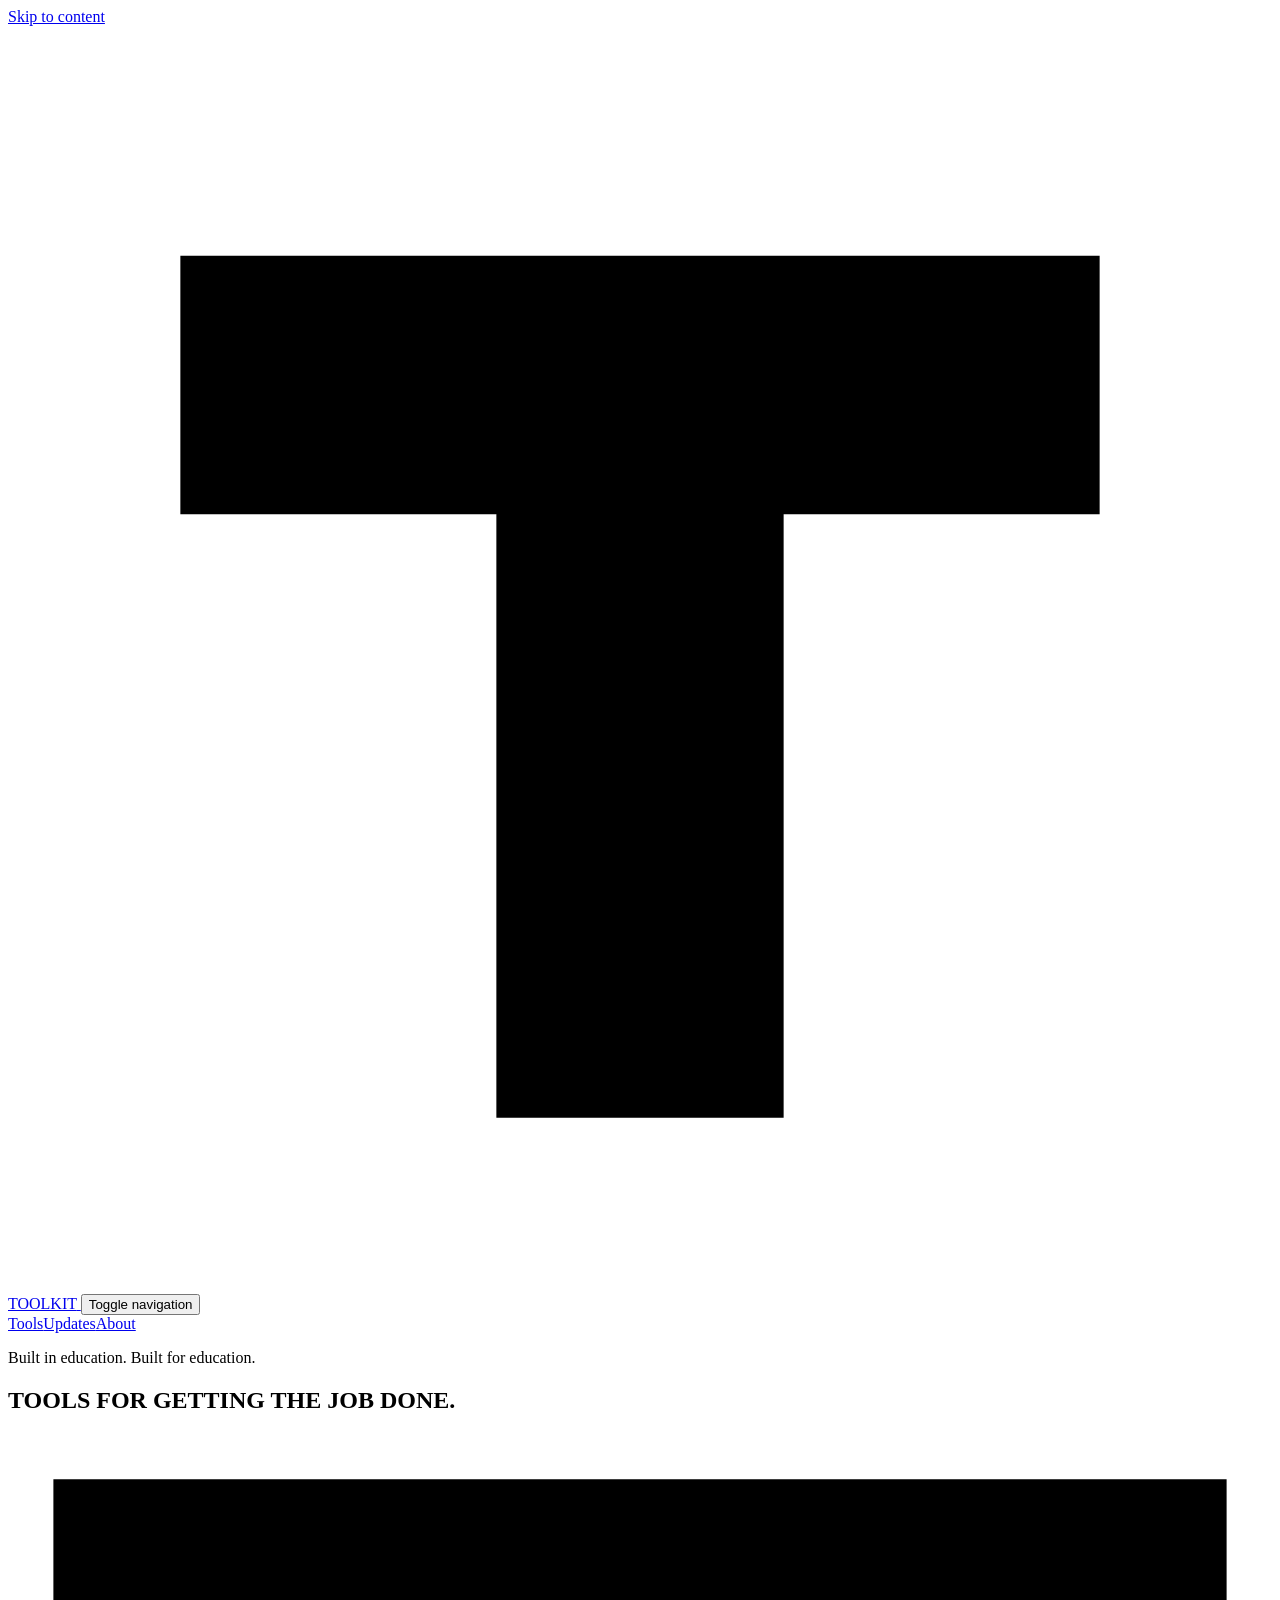
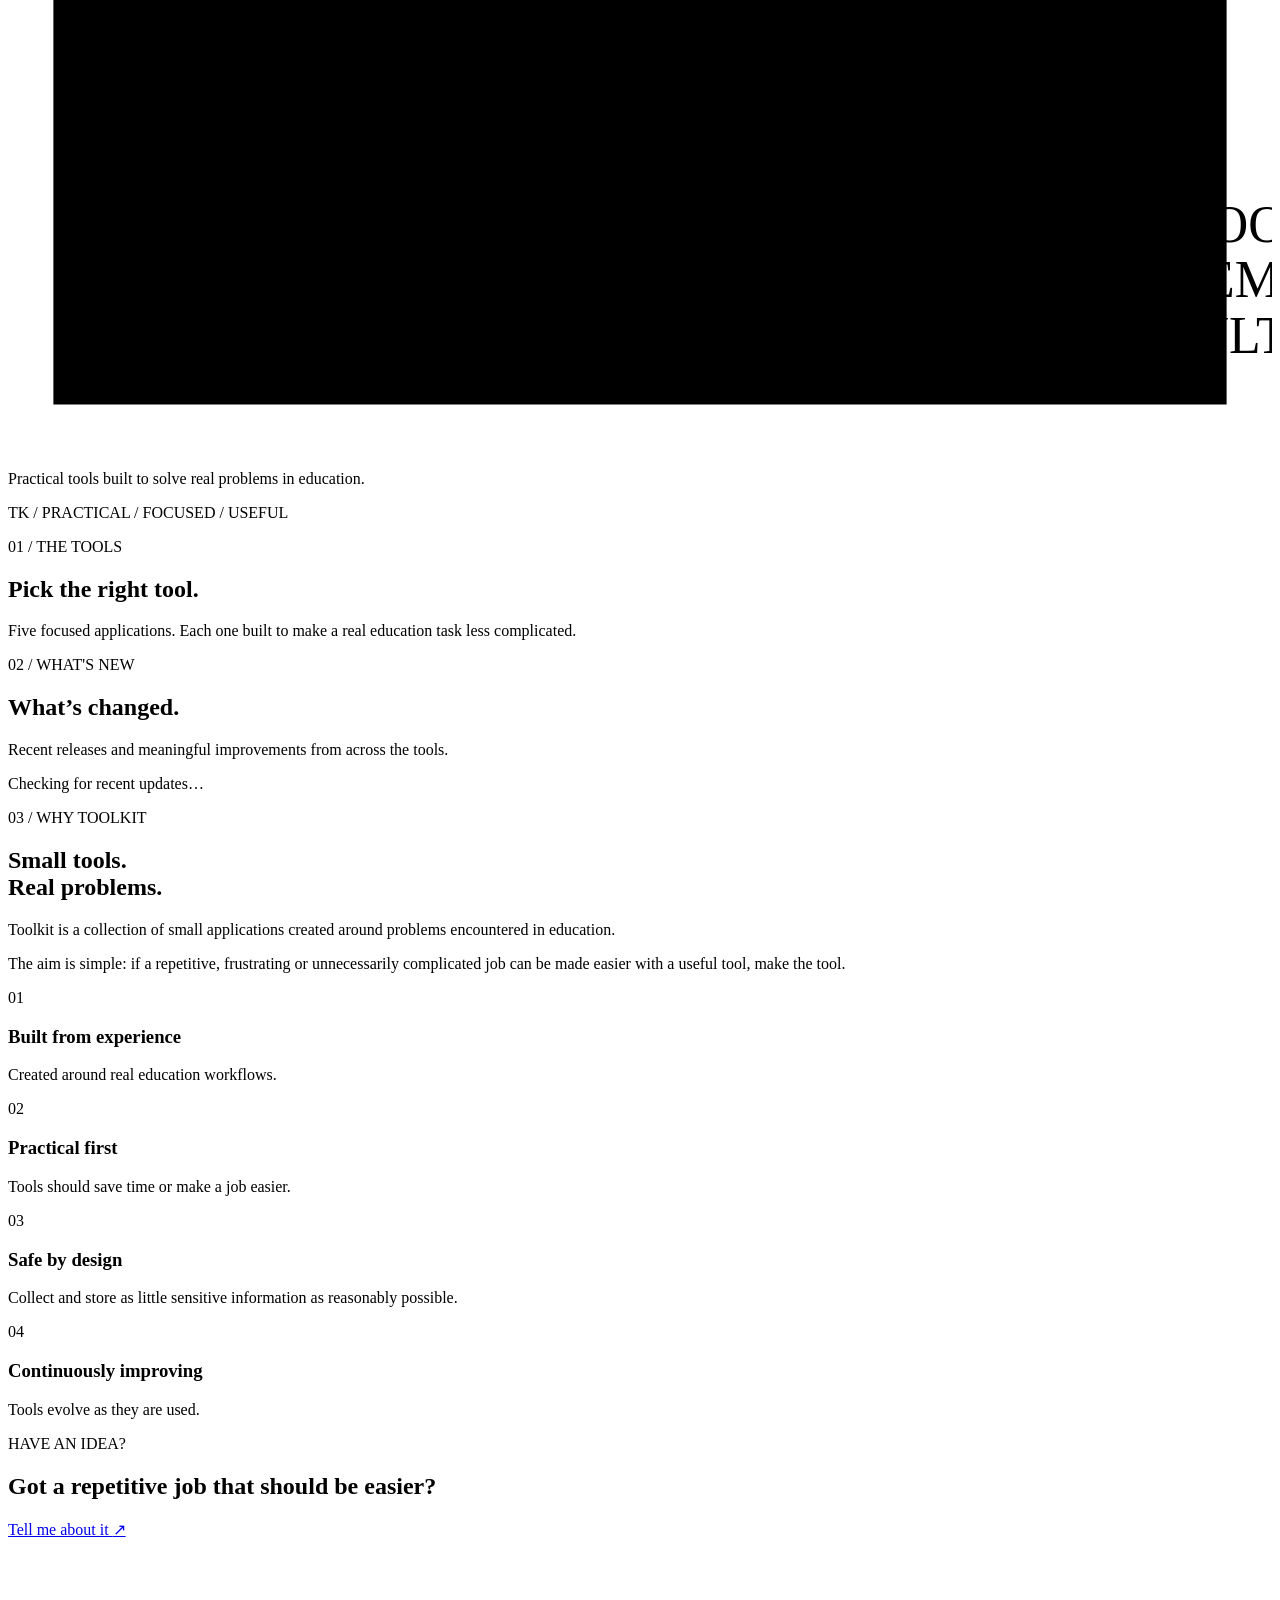
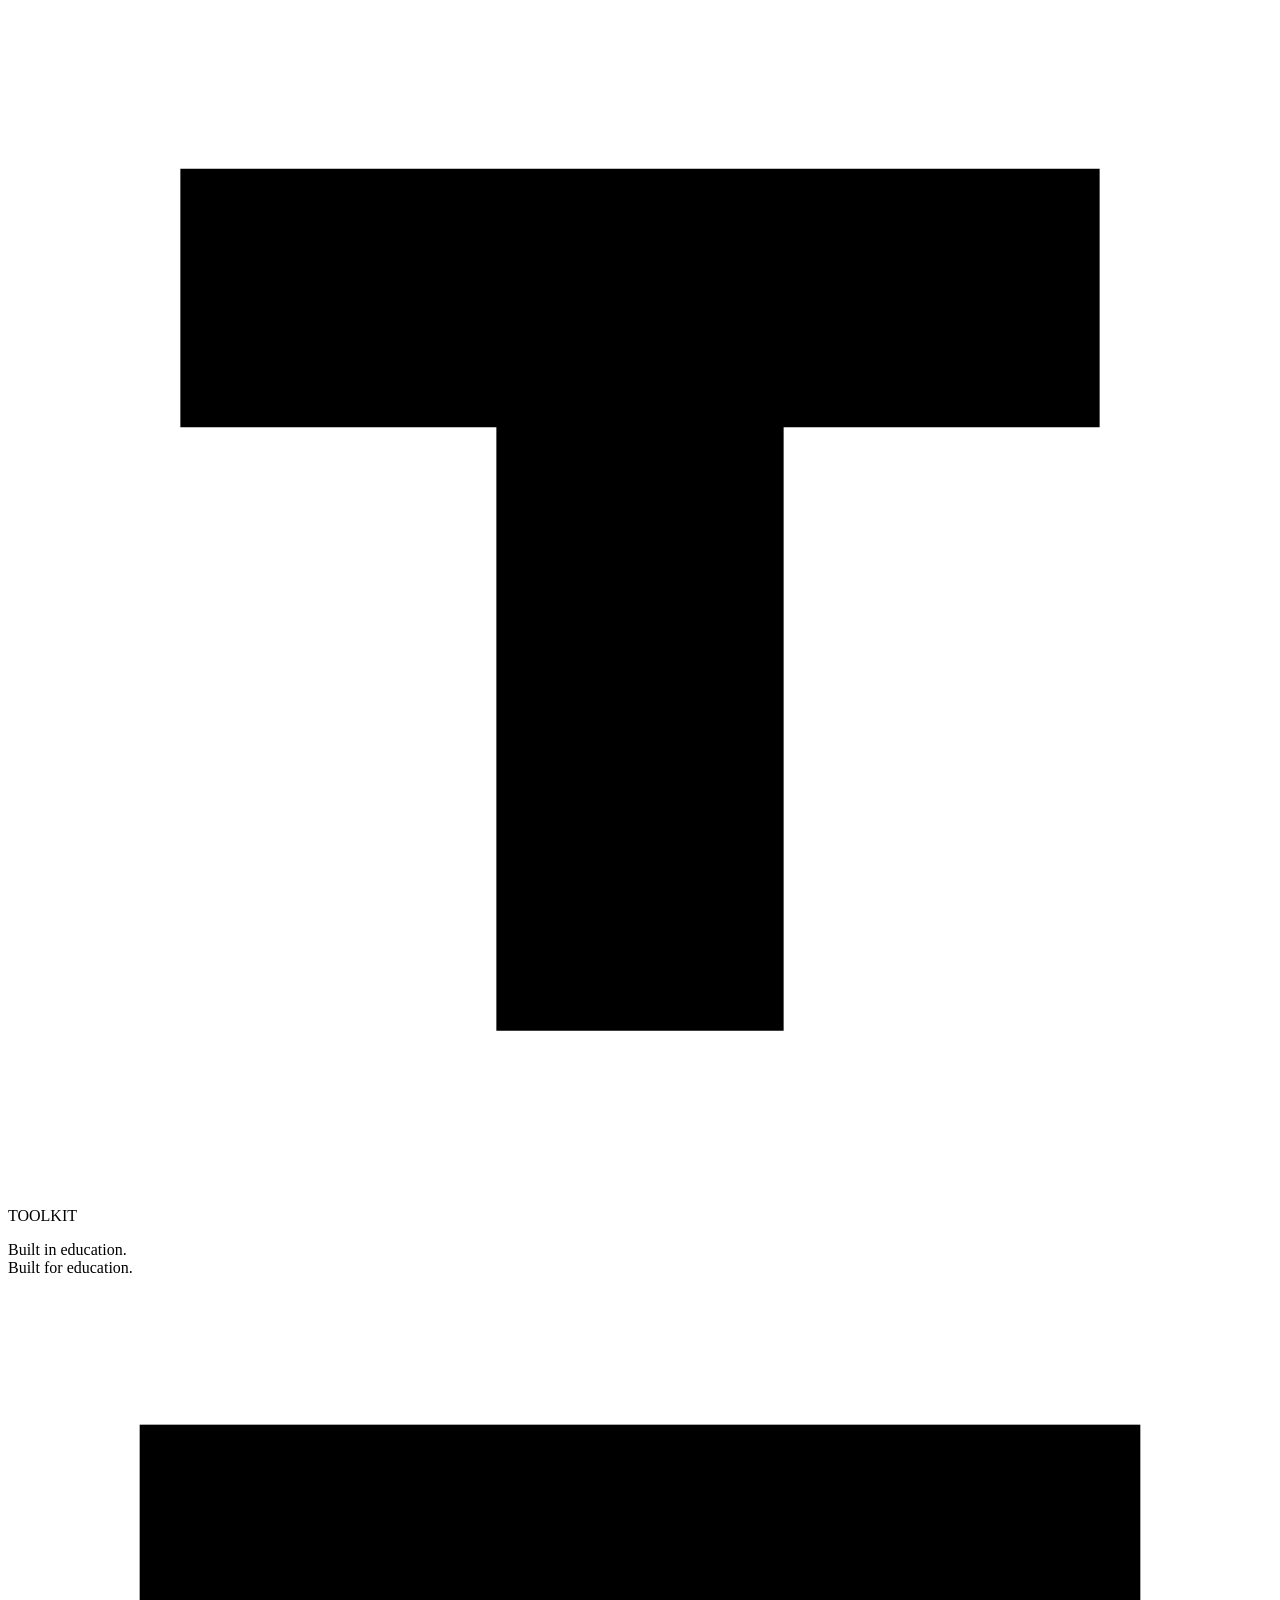
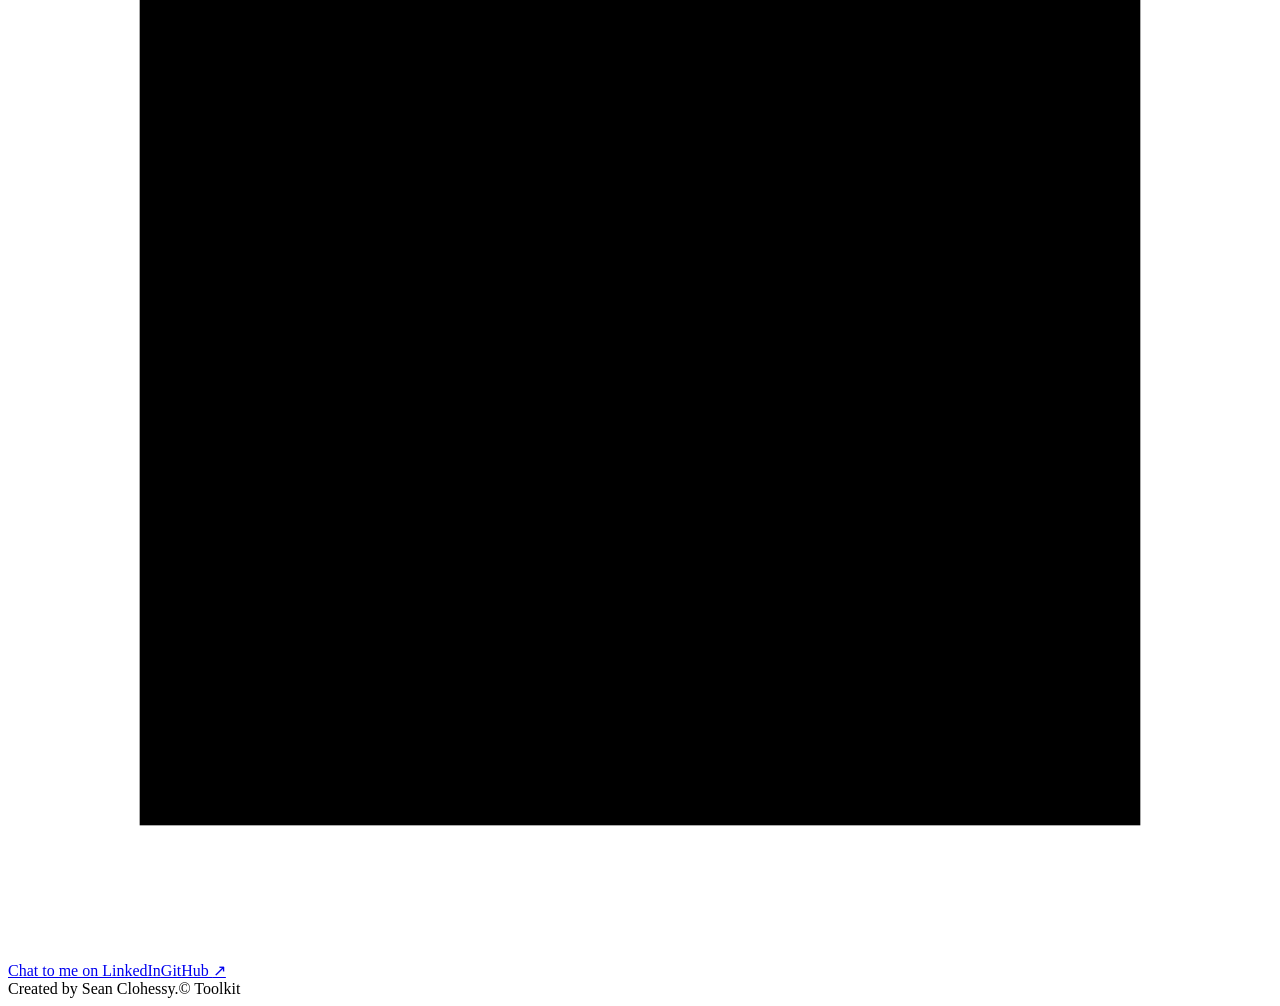
==== index.html @ e94ad313 "Add account-free Toolkit visits counter" ====
<!doctype html>
<html lang="en">
<head>
  <meta charset="utf-8">
  <meta name="viewport" content="width=device-width, initial-scale=1">
  <meta name="description" content="Toolkit: practical tools built to solve real problems in education.">
  <meta name="application-name" content="Toolkit">
  <meta name="theme-color" content="#07152e">
  <link rel="canonical" href="https://edutools.uk/">
  <meta property="og:type" content="website">
  <meta property="og:site_name" content="Toolkit">
  <meta property="og:title" content="Toolkit — Tools for getting the job done">
  <meta property="og:description" content="Practical tools built to solve real problems in education.">
  <meta property="og:url" content="https://edutools.uk/">
  <title>Toolkit — Tools for getting the job done</title>
  <link rel="icon" href="assets/favicon.svg?v=2" type="image/svg+xml">
  <link rel="stylesheet" href="assets/css/styles.css?v=6">
  <script src="assets/js/config.js?v=3" defer></script>
  <script src="assets/js/app.js?v=3" defer></script>
  <script src="assets/js/visits.js?v=1" defer></script>
</head>
<body>
  <a class="skip-link" href="#main">Skip to content</a>
  <header class="site-header" data-header>
    <div class="header-inner wrap">
      <a class="brand" href="#top" aria-label="Toolkit home">
        <svg class="brand-mark" viewBox="0 0 44 44" aria-hidden="true"><path d="M6 8h32v9H27v21H17V17H6Z"/></svg>
        <span>TOOLKIT</span>
      </a>
      <button class="menu-button" type="button" aria-expanded="false" aria-controls="site-nav" data-menu-button>
        <span class="sr-only">Toggle navigation</span><span></span><span></span>
      </button>
      <nav id="site-nav" class="site-nav" aria-label="Main navigation" data-nav>
        <a href="#tools">Tools</a><a href="#updates">Updates</a><a href="#about">About</a>
      </nav>
    </div>
  </header>

  <main id="main">
    <section class="hero" id="top">
      <div class="hero-grid wrap">
        <div class="hero-copy">
          <p class="eyebrow">Built in education. Built for education.</p>
          <h1>TOOLS FOR GETTING THE <span>JOB DONE.</span></h1>
          <div class="hero-support">
            <svg class="hero-modules" viewBox="0 0 390 190" aria-hidden="true">
              <path class="module-guide" d="M14 14h362v162H14zM75 14v162M195 14v162M315 14v162M14 95h362"/>
              <g class="module module-pink" transform="translate(38 28)"><rect width="66" height="66"/><circle cx="33" cy="33" r="14"/><circle cx="33" cy="33" r="5"/><path d="M33 12v8M33 46v8M12 33h8M46 33h8"/></g>
              <g class="module module-cyan" transform="translate(132 28)"><rect width="66" height="66"/><path d="M17 49V17M17 49h34M23 42l9-10 7 5 11-14M43 23h7v7"/></g>
              <g class="module module-purple" transform="translate(226 28)"><rect width="66" height="66"/><circle cx="19" cy="33" r="4"/><circle cx="47" cy="20" r="4"/><circle cx="47" cy="46" r="4"/><path d="m23 31 20-9M23 35l20 9"/></g>
              <g class="module module-green" transform="translate(85 108)"><rect width="66" height="66"/><circle cx="33" cy="26" r="8"/><path d="M19 51c1-10 6-15 14-15s13 5 14 15"/></g>
              <g class="module module-orange" transform="translate(179 108)"><rect width="66" height="66"/><path d="M19 13h22l7 7v33H19zM41 13v9h7M26 31h15M26 39h15"/></g>
              <text x="272" y="126">DIFFERENT TOOLS.</text><text x="272" y="143">REAL PROBLEMS.</text><text x="272" y="160">USEFUL RESULTS.</text>
            </svg>
            <p class="hero-intro">Practical tools built to solve real problems in education.</p>
          </div>
        </div>
        <p class="hero-stamp" aria-hidden="true">TK / PRACTICAL / FOCUSED / USEFUL</p>
      </div>
    </section>

    <section class="tools-section section" id="tools" aria-labelledby="tools-title">
      <div class="wrap">
        <div class="section-heading">
          <div><p class="section-number">01 / THE TOOLS</p><h2 id="tools-title">Pick the right tool.</h2></div>
          <p>Five focused applications. Each one built to make a real education task less complicated.</p>
        </div>
        <div class="tool-grid" data-tool-grid></div>
      </div>
    </section>

    <section class="updates-section section" id="updates" aria-labelledby="updates-title">
      <div class="wrap updates-layout">
        <div class="updates-heading">
          <p class="section-number light">02 / WHAT'S NEW</p>
          <h2 id="updates-title">What’s changed.</h2>
          <p>Recent releases and meaningful improvements from across the tools.</p>
        </div>
        <div class="updates-list" data-updates aria-live="polite">
          <div class="updates-state">Checking for recent updates…</div>
        </div>
      </div>
    </section>

    <section class="about-section section" id="about" aria-labelledby="about-title">
      <div class="wrap">
        <div class="about-intro">
          <p class="section-number">03 / WHY TOOLKIT</p>
          <h2 id="about-title">Small tools.<br>Real problems.</h2>
          <div><p>Toolkit is a collection of small applications created around problems encountered in education.</p><p>The aim is simple: if a repetitive, frustrating or unnecessarily complicated job can be made easier with a useful tool, make the tool.</p></div>
        </div>
        <div class="principles">
          <article><span>01</span><h3>Built from experience</h3><p>Created around real education workflows.</p></article>
          <article><span>02</span><h3>Practical first</h3><p>Tools should save time or make a job easier.</p></article>
          <article><span>03</span><h3>Safe by design</h3><p>Collect and store as little sensitive information as reasonably possible.</p></article>
          <article><span>04</span><h3>Continuously improving</h3><p>Tools evolve as they are used.</p></article>
        </div>
      </div>
    </section>

    <aside class="idea-strip" aria-labelledby="idea-title">
      <div class="wrap idea-inner"><div><p class="section-number">HAVE AN IDEA?</p><h2 id="idea-title">Got a repetitive job that should be easier?</h2></div><a class="button" href="https://github.com/sean-p-clohessy" target="_blank" rel="noopener noreferrer">Tell me about it <span aria-hidden="true">↗</span></a></div>
    </aside>
  </main>

  <footer class="site-footer">
    <div class="wrap footer-main"><div class="footer-brand"><svg class="brand-mark" viewBox="0 0 44 44" aria-hidden="true"><path d="M6 8h32v9H27v21H17V17H6Z"/></svg><span>TOOLKIT</span></div><p>Built in education.<br>Built for education.</p><div class="footer-links"><a class="linkedin-link" href="https://www.linkedin.com/in/sean-clohessy-39287765/" target="_blank" rel="noopener noreferrer"><svg viewBox="0 0 24 24" aria-hidden="true"><rect x="2.5" y="2.5" width="19" height="19"/><path d="M7 10v7M7 7v.1M11 17v-7M11 13.2c.8-2 5.5-2.4 5.5 1.5V17"/></svg><span>Chat to me on LinkedIn</span></a><a class="github-link" href="https://github.com/sean-p-clohessy" target="_blank" rel="noopener noreferrer">GitHub <span aria-hidden="true">↗</span></a></div></div>
    <div class="wrap footer-bottom"><span>Created by Sean Clohessy.</span><span data-visits hidden><a href="https://hits.sh/edutools.uk/" target="_blank" rel="noopener noreferrer" aria-label="View Toolkit visit totals on Hits (opens in a new tab)" title="Approximate visits since 25 September 2026. Repeat visits may count again."><img data-visits-badge alt="Toolkit total visits" height="20" referrerpolicy="no-referrer"></a></span><span>© <span data-year></span> Toolkit</span></div>
  </footer>
</body>
</html>
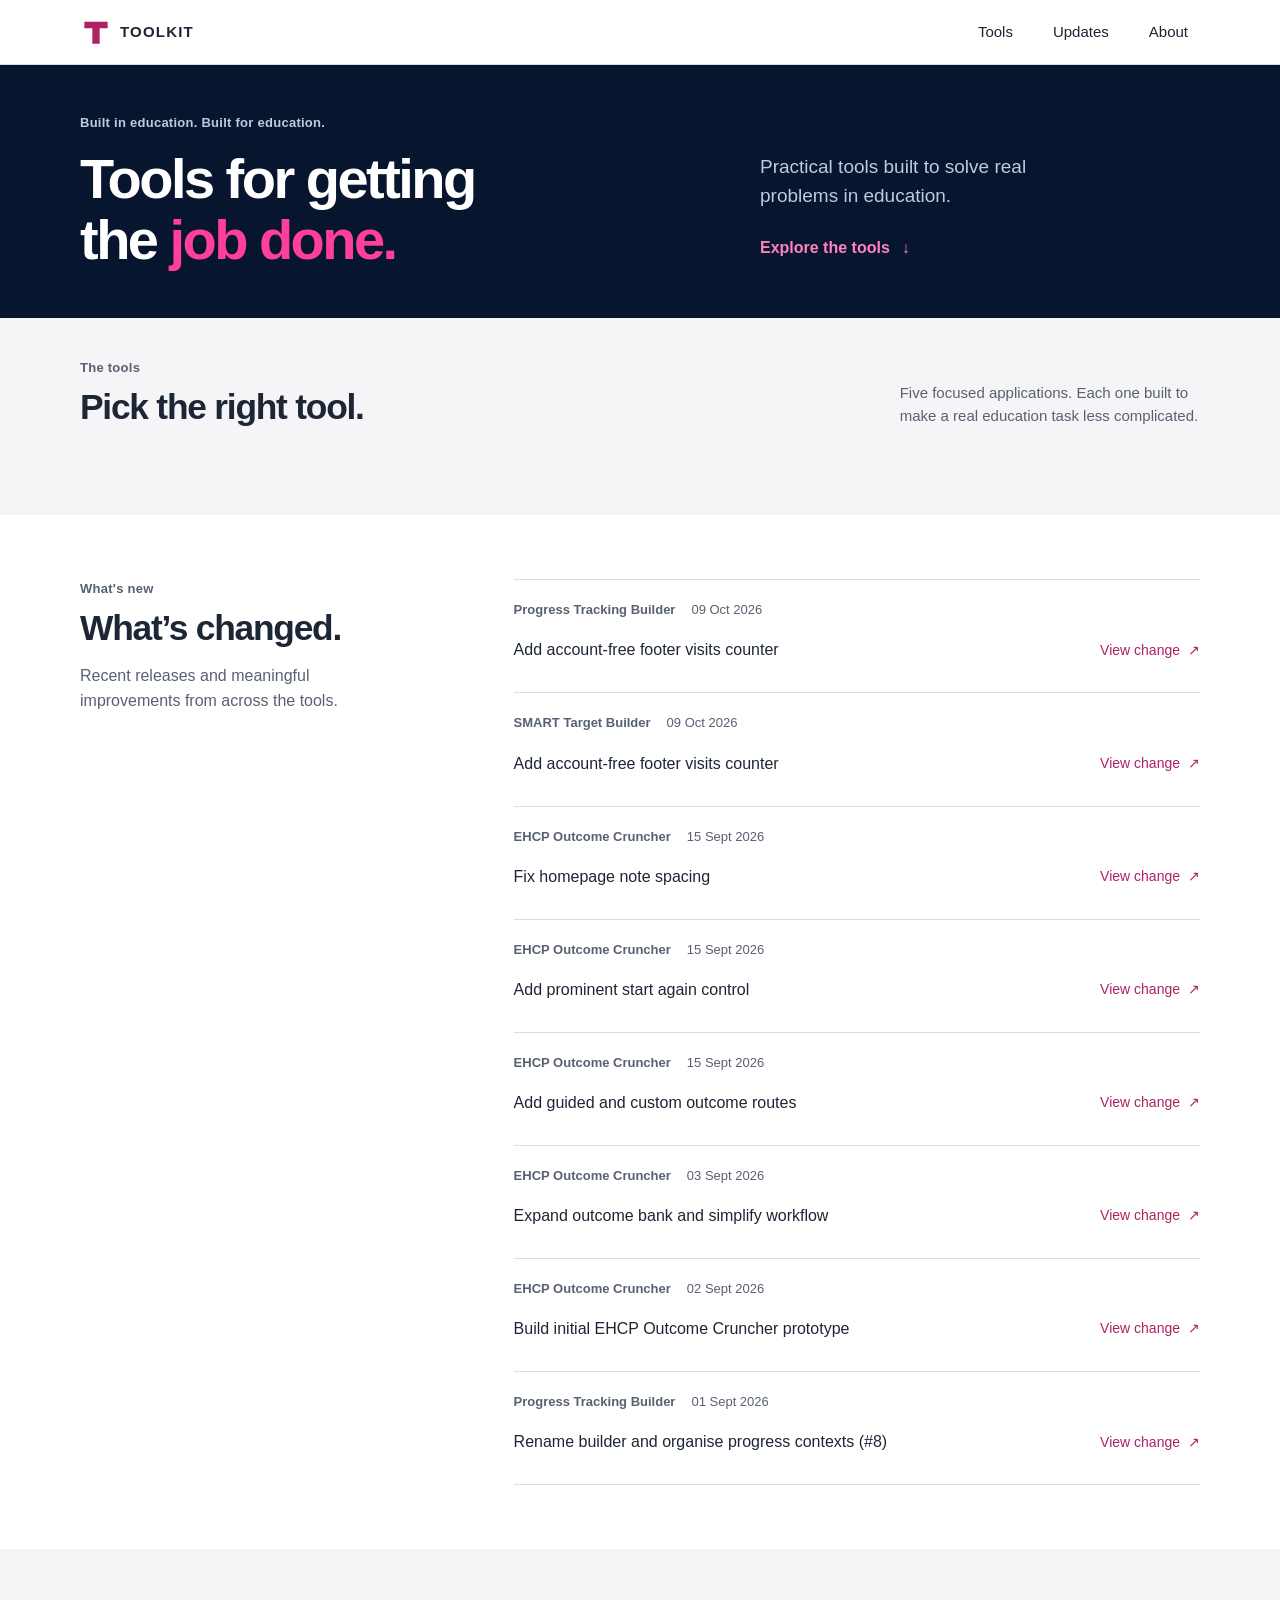
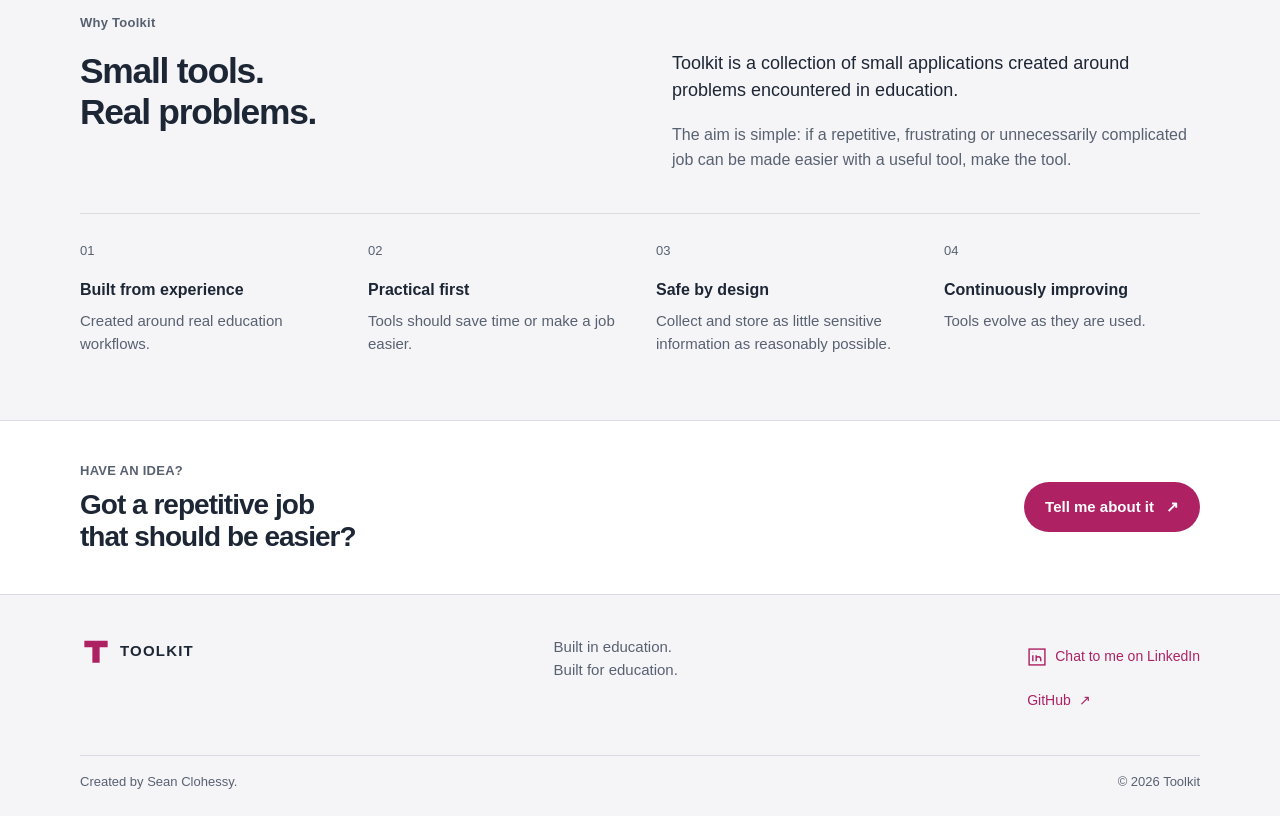
==== commit ad7296f3: "Refine Toolkit design with vibrant tool accents and accessible interactions" ====
--- a/index.html
+++ b/index.html
@@ -5,7 +5,8 @@
   <meta name="viewport" content="width=device-width, initial-scale=1">
   <meta name="description" content="Toolkit: practical tools built to solve real problems in education.">
   <meta name="application-name" content="Toolkit">
-  <meta name="theme-color" content="#07152e">
+  <meta name="theme-color" content="#ffffff" media="(prefers-color-scheme: light)">
+  <meta name="theme-color" content="#1e232c" media="(prefers-color-scheme: dark)">
   <link rel="canonical" href="https://edutools.uk/">
   <meta property="og:type" content="website">
   <meta property="og:site_name" content="Toolkit">
@@ -14,9 +15,9 @@
   <meta property="og:url" content="https://edutools.uk/">
   <title>Toolkit — Tools for getting the job done</title>
   <link rel="icon" href="assets/favicon.svg?v=2" type="image/svg+xml">
-  <link rel="stylesheet" href="assets/css/styles.css?v=6">
+  <link rel="stylesheet" href="assets/css/styles.css?v=8">
   <script src="assets/js/config.js?v=3" defer></script>
-  <script src="assets/js/app.js?v=3" defer></script>
+  <script src="assets/js/app.js?v=5" defer></script>
   <script src="assets/js/visits.js?v=1" defer></script>
 </head>
 <body>
@@ -41,28 +42,19 @@
       <div class="hero-grid wrap">
         <div class="hero-copy">
           <p class="eyebrow">Built in education. Built for education.</p>
-          <h1>TOOLS FOR GETTING THE <span>JOB DONE.</span></h1>
+          <h1>Tools for getting<br>the <span>job done.</span></h1>
           <div class="hero-support">
-            <svg class="hero-modules" viewBox="0 0 390 190" aria-hidden="true">
-              <path class="module-guide" d="M14 14h362v162H14zM75 14v162M195 14v162M315 14v162M14 95h362"/>
-              <g class="module module-pink" transform="translate(38 28)"><rect width="66" height="66"/><circle cx="33" cy="33" r="14"/><circle cx="33" cy="33" r="5"/><path d="M33 12v8M33 46v8M12 33h8M46 33h8"/></g>
-              <g class="module module-cyan" transform="translate(132 28)"><rect width="66" height="66"/><path d="M17 49V17M17 49h34M23 42l9-10 7 5 11-14M43 23h7v7"/></g>
-              <g class="module module-purple" transform="translate(226 28)"><rect width="66" height="66"/><circle cx="19" cy="33" r="4"/><circle cx="47" cy="20" r="4"/><circle cx="47" cy="46" r="4"/><path d="m23 31 20-9M23 35l20 9"/></g>
-              <g class="module module-green" transform="translate(85 108)"><rect width="66" height="66"/><circle cx="33" cy="26" r="8"/><path d="M19 51c1-10 6-15 14-15s13 5 14 15"/></g>
-              <g class="module module-orange" transform="translate(179 108)"><rect width="66" height="66"/><path d="M19 13h22l7 7v33H19zM41 13v9h7M26 31h15M26 39h15"/></g>
-              <text x="272" y="126">DIFFERENT TOOLS.</text><text x="272" y="143">REAL PROBLEMS.</text><text x="272" y="160">USEFUL RESULTS.</text>
-            </svg>
             <p class="hero-intro">Practical tools built to solve real problems in education.</p>
+            <a class="hero-link" href="#tools">Explore the tools <span aria-hidden="true">↓</span></a>
           </div>
         </div>
-        <p class="hero-stamp" aria-hidden="true">TK / PRACTICAL / FOCUSED / USEFUL</p>
       </div>
     </section>
 
     <section class="tools-section section" id="tools" aria-labelledby="tools-title">
       <div class="wrap">
         <div class="section-heading">
-          <div><p class="section-number">01 / THE TOOLS</p><h2 id="tools-title">Pick the right tool.</h2></div>
+          <div><p class="section-number">The tools</p><h2 id="tools-title">Pick the right tool.</h2></div>
           <p>Five focused applications. Each one built to make a real education task less complicated.</p>
         </div>
         <div class="tool-grid" data-tool-grid></div>
@@ -72,7 +64,7 @@
     <section class="updates-section section" id="updates" aria-labelledby="updates-title">
       <div class="wrap updates-layout">
         <div class="updates-heading">
-          <p class="section-number light">02 / WHAT'S NEW</p>
+          <p class="section-number">What's new</p>
           <h2 id="updates-title">What’s changed.</h2>
           <p>Recent releases and meaningful improvements from across the tools.</p>
         </div>
@@ -85,7 +77,7 @@
     <section class="about-section section" id="about" aria-labelledby="about-title">
       <div class="wrap">
         <div class="about-intro">
-          <p class="section-number">03 / WHY TOOLKIT</p>
+          <p class="section-number">Why Toolkit</p>
           <h2 id="about-title">Small tools.<br>Real problems.</h2>
           <div><p>Toolkit is a collection of small applications created around problems encountered in education.</p><p>The aim is simple: if a repetitive, frustrating or unnecessarily complicated job can be made easier with a useful tool, make the tool.</p></div>
         </div>
--- a/assets/css/styles.css
+++ b/assets/css/styles.css
@@ -0,0 +1,157 @@
+/* Toolkit: a quiet, task-first directory. System fonts need no network request. */
+:root {
+  color-scheme: light;
+  --background: #f5f5f7;
+  --surface: #ffffff;
+  --text: #1d2635;
+  --secondary: #586171;
+  --accent: #ae2264;
+  --accent-soft: #f9edf3;
+  --border: #d9dde3;
+  --hover-border: #9199a6;
+  --wrap: min(1120px, calc(100% - 48px));
+}
+* { box-sizing: border-box; }
+html { scroll-behavior: smooth; scroll-padding-top: 88px; }
+body { margin: 0; background: var(--background); color: var(--text); font-family: -apple-system, BlinkMacSystemFont, "Segoe UI", sans-serif; font-size: 1rem; line-height: 1.55; }
+a { color: inherit; }
+button { font: inherit; }
+[hidden] { display: none !important; }
+.wrap { width: var(--wrap); margin-inline: auto; }
+.sr-only { position: absolute; width: 1px; height: 1px; padding: 0; margin: -1px; overflow: hidden; clip: rect(0,0,0,0); white-space: nowrap; border: 0; }
+.skip-link { position: fixed; z-index: 100; top: 8px; left: 16px; padding: 12px 16px; background: var(--surface); transform: translateY(-160%); border-radius: 8px; }
+.skip-link:focus { transform: none; }
+:focus-visible { outline: 3px solid var(--accent); outline-offset: 5px; }
+h1, h2, h3, p { margin-top: 0; }
+h1, h2, h3 { text-wrap: balance; }
+
+/* Opaque navigation keeps contrast predictable without transparency effects. */
+.site-header { position: sticky; top: 0; z-index: 10; background: var(--surface); border-bottom: 1px solid var(--border); }
+.header-inner { min-height: 64px; display: flex; align-items: center; justify-content: space-between; gap: 24px; }
+.brand, .footer-brand { display: inline-flex; align-items: center; gap: 8px; font-size: .9375rem; font-weight: 750; letter-spacing: .08em; text-decoration: none; }
+.brand { min-height: 44px; }
+.brand-mark { width: 32px; height: 32px; fill: var(--accent); flex-shrink: 0; }
+.site-nav { display: flex; gap: 16px; }
+.site-nav a { display: inline-flex; align-items: center; justify-content: center; min-width: 44px; min-height: 44px; padding: 8px 12px; font-size: .9375rem; text-decoration: none; border-radius: 8px; }
+.site-nav a:hover { background: var(--background); color: var(--accent); }
+.menu-button { display: none; min-width: 44px; min-height: 44px; padding: 10px; color: var(--text); background: transparent; border: 1px solid var(--border); border-radius: 8px; }
+.menu-button span:not(.sr-only) { display: block; height: 2px; background: currentColor; margin: 5px 0; }
+
+.hero { background: #07152e; color: #ffffff; }
+.hero .eyebrow, .hero .hero-intro { color: #bdcbe0; }
+.hero .hero-link { color: #ff83bd; }
+.hero :focus-visible { outline-color: #ff83bd; }
+.hero-grid { padding-block: 48px; }
+.hero-copy { display: grid; grid-template-columns: minmax(0, 1.4fr) minmax(0, 1fr); gap: 16px 64px; align-items: end; }
+.eyebrow, .section-number, .category { font-size: .8125rem; font-weight: 600; letter-spacing: .02em; color: var(--secondary); }
+.eyebrow { grid-column: 1 / -1; margin-bottom: 0; }
+.hero h1 { font-size: clamp(2.25rem, 1.5rem + 2.5vw, 3.5rem); line-height: 1.08; letter-spacing: -.045em; font-weight: 700; margin-bottom: 0; }
+.hero h1 span { color: #ff3f9a; }
+.hero-intro { font-size: 1.1875rem; line-height: 1.5; max-width: 32ch; margin-bottom: 16px; color: var(--secondary); }
+.hero-link { display: inline-flex; align-items: center; gap: 12px; min-height: 44px; color: var(--accent); font-weight: 600; text-decoration: none; }
+.hero-link:hover { text-decoration: underline; text-underline-offset: 4px; }
+.section { padding-block: 64px; }
+.tools-section { padding-top: 40px; }
+.section-heading { display: flex; justify-content: space-between; align-items: end; gap: 32px; margin-bottom: 24px; }
+.section-number { margin-bottom: 8px; }
+h2 { font-size: clamp(1.75rem, 1.25rem + 1.2vw, 2.5rem); line-height: 1.16; letter-spacing: -.035em; font-weight: 650; margin-bottom: 0; }
+.section-heading > p { color: var(--secondary); max-width: 36ch; margin: 0; font-size: .9375rem; }
+.tool-grid { display: grid; grid-template-columns: repeat(6, minmax(0, 1fr)); gap: 16px; }
+.tool-card { grid-column: span 2; display: flex; flex-direction: column; gap: 20px; min-width: 0; padding: 24px; background: var(--surface); border: 1px solid var(--border); border-radius: 20px; text-decoration: none; transition: border-color .18s, background-color .18s; }
+.tool-card:nth-child(4), .tool-card:nth-child(5) { grid-column: span 3; }
+/* Tool colours identify the applications; copy keeps its high-contrast neutral tone. */
+.tool-card {
+  --tool-accent: #ff3f9a;
+  background: color-mix(in srgb, var(--tool-accent) 6%, var(--surface));
+  box-shadow: inset 0 4px 0 var(--tool-accent);
+}
+.card-top { display: flex; align-items: center; justify-content: space-between; }
+.tool-icon { display: grid; place-items: center; width: 44px; height: 44px; border-radius: 12px; background: var(--tool-accent); color: #07152e; }
+.tool-icon svg { width: 28px; height: 28px; fill: none; stroke: currentColor; stroke-width: 2; stroke-linecap: round; stroke-linejoin: round; }
+.card-index { color: var(--secondary); font-size: .8125rem; font-variant-numeric: tabular-nums; }
+.category { margin-bottom: 8px; text-transform: none; }
+.tool-card h3 { font-size: 1.3125rem; letter-spacing: -.025em; line-height: 1.25; margin-bottom: 12px; font-weight: 650; text-wrap: initial; }
+.card-copy > p:last-child { color: var(--secondary); margin-bottom: 0; font-size: .9375rem; max-width: 52ch; }
+.card-footer { display: flex; flex-wrap: wrap; align-items: center; justify-content: space-between; gap: 12px; margin-top: auto; padding-top: 4px; }
+.tags { display: flex; flex-wrap: wrap; gap: 8px; }
+.tags span { color: var(--secondary); font-size: .75rem; font-weight: 600; }
+.card-cta { color: var(--accent); font-size: .9375rem; font-weight: 600; }
+.tool-card:hover { border-color: var(--tool-accent); background: color-mix(in srgb, var(--tool-accent) 11%, var(--surface)); }
+.tool-card:hover .card-cta { text-decoration: underline; text-underline-offset: 4px; }
+.tool-card:active { background: color-mix(in srgb, var(--tool-accent) 16%, var(--surface)); }
+
+.updates-section { background: var(--surface); }
+.updates-layout { display: grid; grid-template-columns: minmax(0, .7fr) minmax(0, 1.3fr); gap: 64px; }
+.updates-heading > p:last-child { color: var(--secondary); margin-block: 16px 0; max-width: 34ch; }
+.updates-list { min-width: 0; border-top: 1px solid var(--border); }
+.update-item { padding-block: 20px; border-bottom: 1px solid var(--border); display: grid; grid-template-columns: minmax(0, 1fr) auto; gap: 8px 24px; align-items: center; }
+.update-item > div { grid-column: 1 / -1; display: flex; flex-wrap: wrap; gap: 8px 16px; font-size: .8125rem; color: var(--secondary); }
+.update-tool { font-weight: 600; }
+.update-item h3 { font-size: 1rem; font-weight: 500; line-height: 1.5; margin: 0; text-wrap: initial; overflow-wrap: anywhere; }
+.update-item a { display: inline-flex; align-items: center; gap: 8px; min-height: 44px; color: var(--accent); font-size: .875rem; text-decoration: none; }
+.update-item a:hover { text-decoration: underline; text-underline-offset: 4px; }
+.updates-state { min-height: 176px; display: flex; flex-direction: column; align-items: flex-start; justify-content: center; gap: 8px; color: var(--secondary); padding-block: 24px; }
+.updates-state strong { font-size: 1.25rem; color: var(--text); }
+.retry-button { cursor: pointer; margin-top: 8px; }
+
+.about-intro { display: grid; grid-template-columns: 1fr 1fr; gap: 8px 64px; margin-bottom: 40px; }
+.about-intro > .section-number { grid-column: 1 / -1; }
+.about-intro > div p:first-child { font-size: 1.125rem; }
+.about-intro > div p:last-child { color: var(--secondary); margin-bottom: 0; }
+.principles { display: grid; grid-template-columns: repeat(4, minmax(0, 1fr)); gap: 32px; border-top: 1px solid var(--border); padding-top: 24px; }
+.principles span { font-size: .8125rem; color: var(--secondary); }
+.principles h3 { font-size: 1rem; line-height: 1.4; margin-block: 16px 8px; text-wrap: initial; }
+.principles p { font-size: .9375rem; color: var(--secondary); margin-bottom: 0; }
+.idea-strip { padding-block: 40px; background: var(--surface); border-block: 1px solid var(--border); }
+.idea-inner { display: flex; align-items: center; justify-content: space-between; gap: 32px; }
+.idea-inner h2 { max-width: 28ch; font-size: 1.75rem; }
+.button { display: inline-flex; justify-content: center; align-items: center; gap: 12px; padding: 12px 20px; min-height: 44px; background: var(--accent); color: #fff; border: 1px solid transparent; border-radius: 999px; font-size: .9375rem; font-weight: 600; text-decoration: none; }
+.button:hover { text-decoration: underline; text-underline-offset: 4px; }
+.site-footer { padding-block: 40px 24px; }
+.footer-main { display: grid; grid-template-columns: 1fr 1fr auto; gap: 32px; align-items: start; padding-bottom: 32px; }
+.footer-main p { color: var(--secondary); font-size: .9375rem; margin: 0; }
+.footer-links { display: flex; flex-direction: column; align-items: flex-start; }
+.footer-links a { display: inline-flex; align-items: center; gap: 8px; min-height: 44px; color: var(--accent); font-size: .875rem; text-decoration: none; }
+.footer-links a:hover { text-decoration: underline; text-underline-offset: 4px; }
+.linkedin-link svg { width: 20px; height: 20px; fill: none; stroke: currentColor; stroke-width: 1.7; }
+.footer-bottom { display: flex; flex-wrap: wrap; justify-content: space-between; align-items: center; gap: 8px 24px; padding-top: 16px; border-top: 1px solid var(--border); font-size: .8125rem; color: var(--secondary); }
+[data-visits] a { min-height: 44px; display: inline-flex; align-items: center; }
+
+@media (max-width: 900px) {
+  .hero-copy { gap: 16px 32px; }
+  .tool-card { grid-column: span 3; }
+  .tool-card:nth-child(5) { grid-column: span 6; }
+  .updates-layout { grid-template-columns: 1fr; gap: 32px; }
+  .principles { grid-template-columns: repeat(2, minmax(0, 1fr)); }
+  .footer-main { grid-template-columns: 1fr 1fr; }
+}
+@media (max-width: 640px) {
+  :root { --wrap: calc(100% - 32px); }
+  .header-inner { flex-wrap: wrap; gap: 0; padding-block: 8px; }
+  .menu-button { display: block; }
+  .site-nav { display: none; flex-basis: 100%; padding-top: 8px; gap: 8px; }
+  .site-nav.is-open { display: flex; }
+  .site-nav a { flex: 1; }
+  .hero-grid { padding-block: 32px; }
+  .hero-copy { grid-template-columns: 1fr; gap: 16px; }
+  .hero-intro { font-size: 1.0625rem; max-width: 36ch; margin-bottom: 4px; }
+  .section { padding-block: 40px; }
+  .section-heading { display: block; }
+  .section-heading > p { margin-top: 12px; }
+  .tool-grid { grid-template-columns: 1fr; gap: 12px; }
+  .tool-card, .tool-card:nth-child(4), .tool-card:nth-child(5) { grid-column: auto; padding: 20px; gap: 16px; }
+  .about-intro { grid-template-columns: 1fr; gap: 16px; margin-bottom: 32px; }
+  .principles { gap: 24px; }
+  .idea-inner { align-items: flex-start; flex-direction: column; gap: 24px; }
+  .footer-main { grid-template-columns: 1fr; gap: 20px; }
+  .update-item { grid-template-columns: 1fr; gap: 4px; }
+  .update-item a { justify-self: start; }
+}
+@media (max-width: 360px) { .principles { grid-template-columns: 1fr; } }
+@media (prefers-color-scheme: dark) {
+  :root { color-scheme: dark; --background: #14171d; --surface: #1e232c; --text: #f3f4f6; --secondary: #b6becb; --accent: #ff9dcb; --accent-soft: #382632; --border: #3a414e; --hover-border: #9ca5b5; }
+  .button { color: #24151e; }
+}
+@media (prefers-contrast: more) { :root { --secondary: var(--text); --border: var(--text); --hover-border: var(--accent); } }
+@media (forced-colors: active) { :focus-visible { outline-color: Highlight; } .button, .tool-card, .tool-icon { border: 1px solid ButtonText; } }
+@media (prefers-reduced-motion: reduce) { html { scroll-behavior: auto; } *, *::before, *::after { transition: none !important; animation: none !important; } }
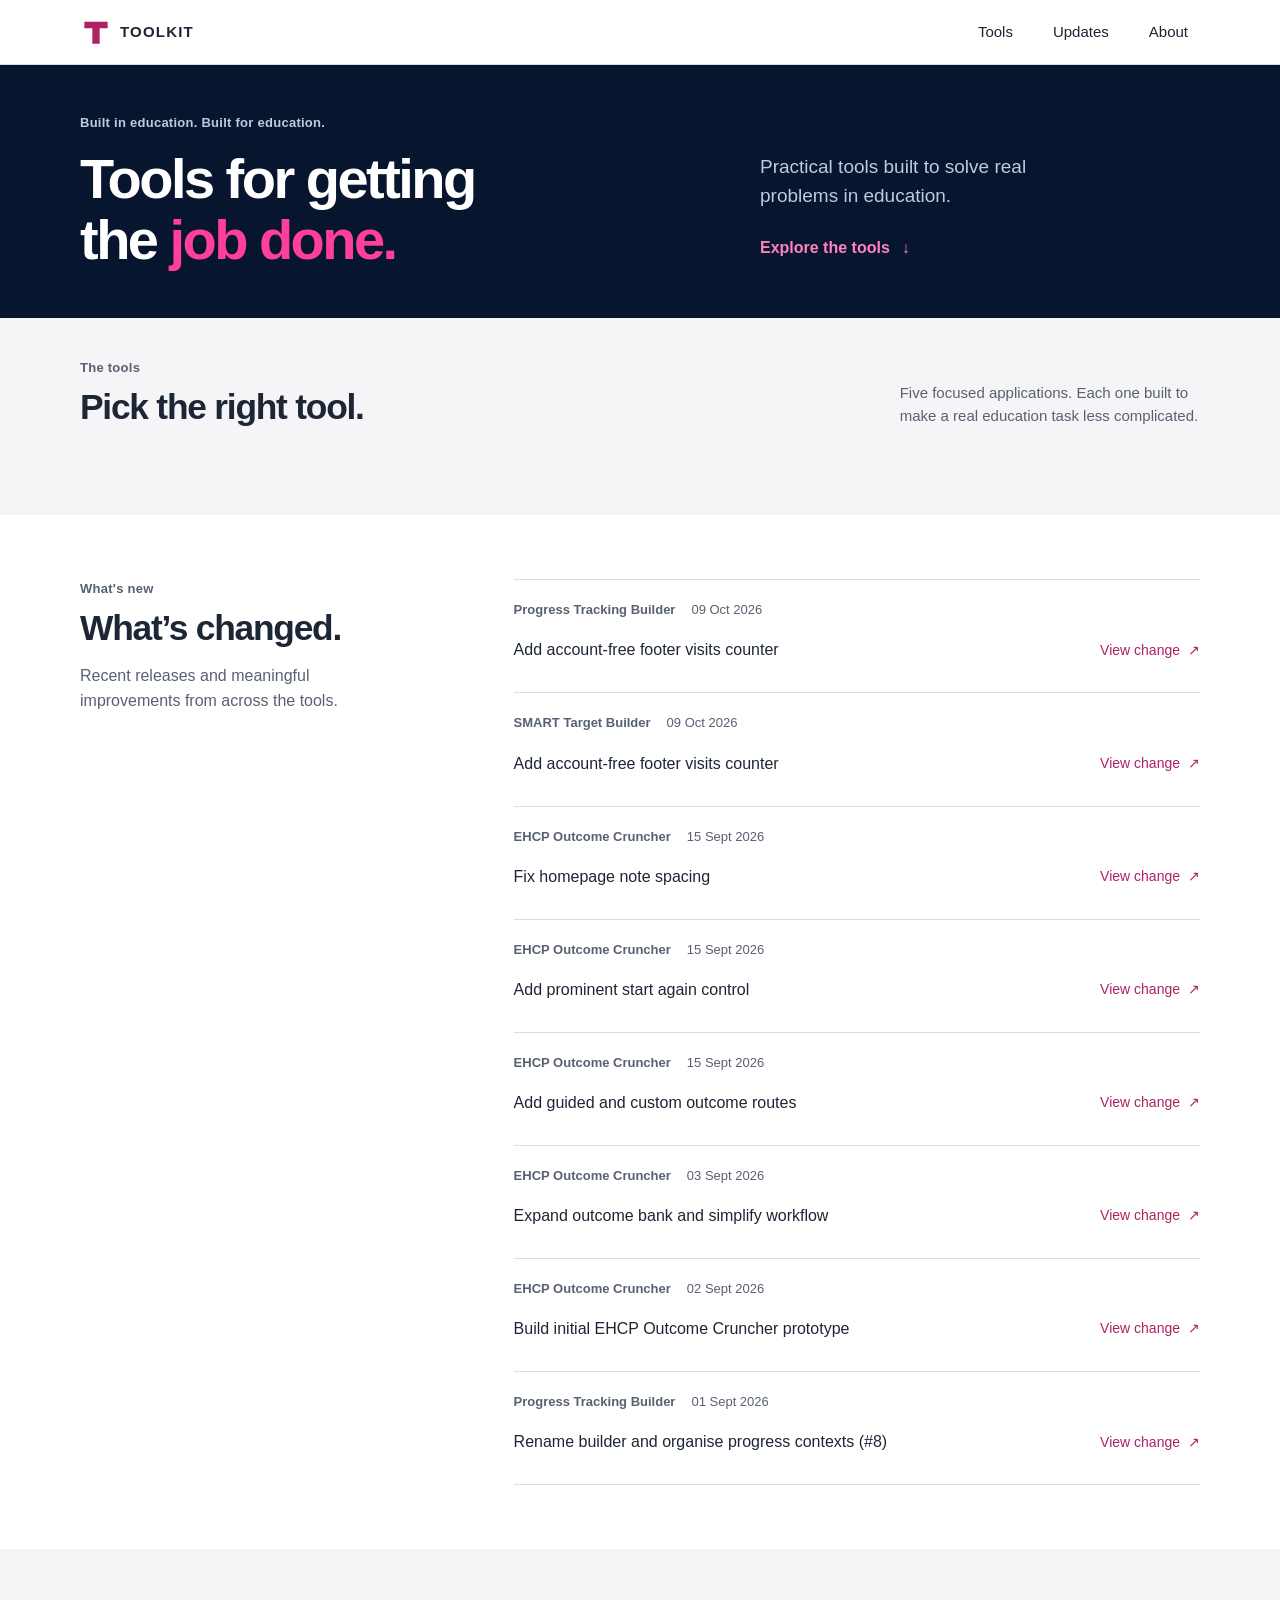
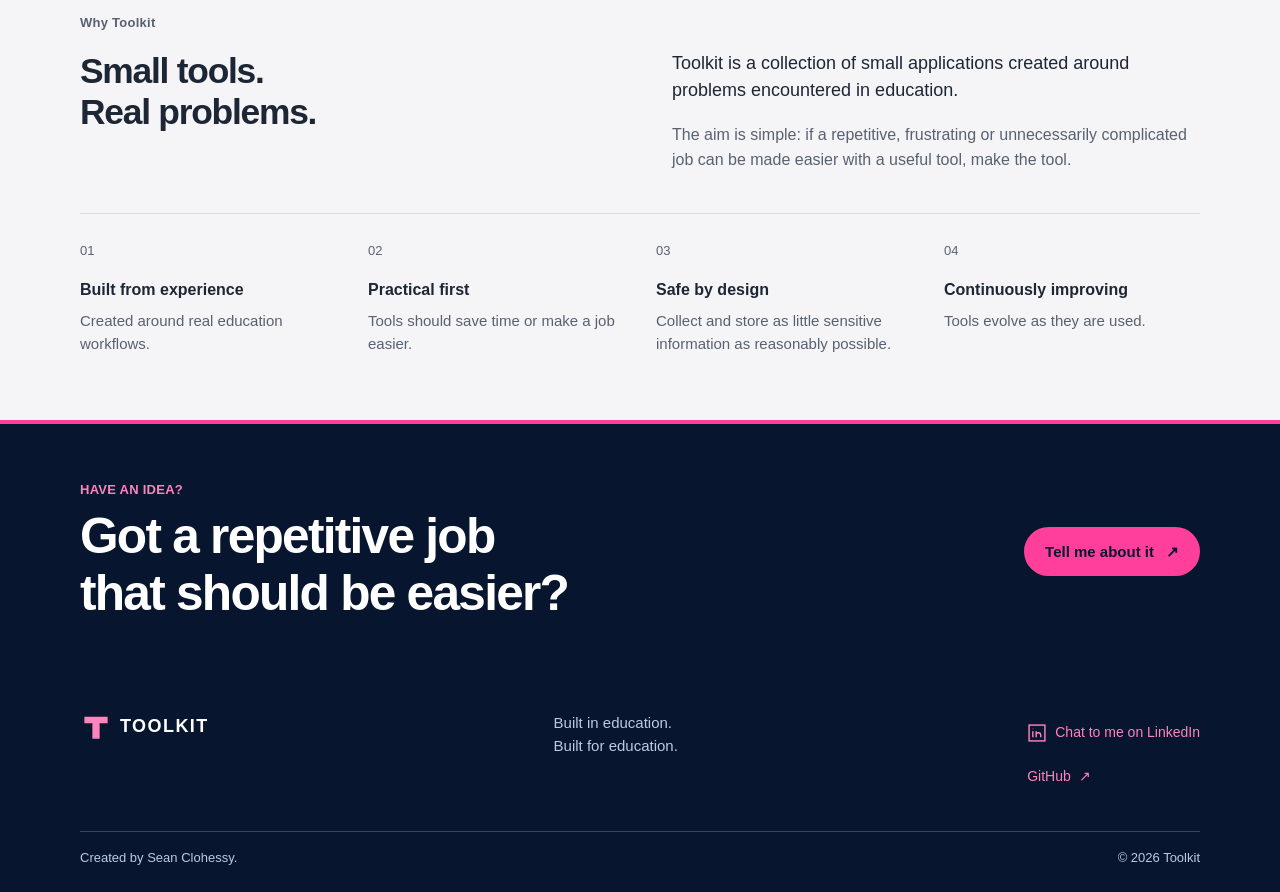
==== commit 2e72b20a: "Give Toolkit contact section and footer a vibrant navy finish" ====
--- a/index.html
+++ b/index.html
@@ -15,7 +15,7 @@
   <meta property="og:url" content="https://edutools.uk/">
   <title>Toolkit — Tools for getting the job done</title>
   <link rel="icon" href="assets/favicon.svg?v=2" type="image/svg+xml">
-  <link rel="stylesheet" href="assets/css/styles.css?v=8">
+  <link rel="stylesheet" href="assets/css/styles.css?v=9">
   <script src="assets/js/config.js?v=3" defer></script>
   <script src="assets/js/app.js?v=5" defer></script>
   <script src="assets/js/visits.js?v=1" defer></script>
--- a/assets/css/styles.css
+++ b/assets/css/styles.css
@@ -102,12 +102,25 @@
 .principles span { font-size: .8125rem; color: var(--secondary); }
 .principles h3 { font-size: 1rem; line-height: 1.4; margin-block: 16px 8px; text-wrap: initial; }
 .principles p { font-size: .9375rem; color: var(--secondary); margin-bottom: 0; }
-.idea-strip { padding-block: 40px; background: var(--surface); border-block: 1px solid var(--border); }
+/* A confident navy closing section, consistent in light and dark appearance. */
+.idea-strip, .site-footer {
+  --text: #ffffff;
+  --secondary: #bdcbe0;
+  --accent: #ff83bd;
+  --border: #344561;
+  background: #07152e;
+  color: var(--text);
+}
+.idea-strip { padding-block: 56px; border-top: 4px solid #ff3f9a; }
+.idea-strip .section-number { color: var(--accent); }
+.idea-strip .button { background: #ff3f9a; color: #07152e; flex-shrink: 0; }
+.idea-strip .button:hover { background: #ff83bd; }
 .idea-inner { display: flex; align-items: center; justify-content: space-between; gap: 32px; }
-.idea-inner h2 { max-width: 28ch; font-size: 1.75rem; }
+.idea-inner h2 { max-width: 24ch; font-size: clamp(2rem, 1.5rem + 2vw, 3.25rem); }
 .button { display: inline-flex; justify-content: center; align-items: center; gap: 12px; padding: 12px 20px; min-height: 44px; background: var(--accent); color: #fff; border: 1px solid transparent; border-radius: 999px; font-size: .9375rem; font-weight: 600; text-decoration: none; }
 .button:hover { text-decoration: underline; text-underline-offset: 4px; }
-.site-footer { padding-block: 40px 24px; }
+.site-footer { padding-block: 32px 24px; }
+.site-footer .footer-brand { font-size: 1.125rem; }
 .footer-main { display: grid; grid-template-columns: 1fr 1fr auto; gap: 32px; align-items: start; padding-bottom: 32px; }
 .footer-main p { color: var(--secondary); font-size: .9375rem; margin: 0; }
 .footer-links { display: flex; flex-direction: column; align-items: flex-start; }
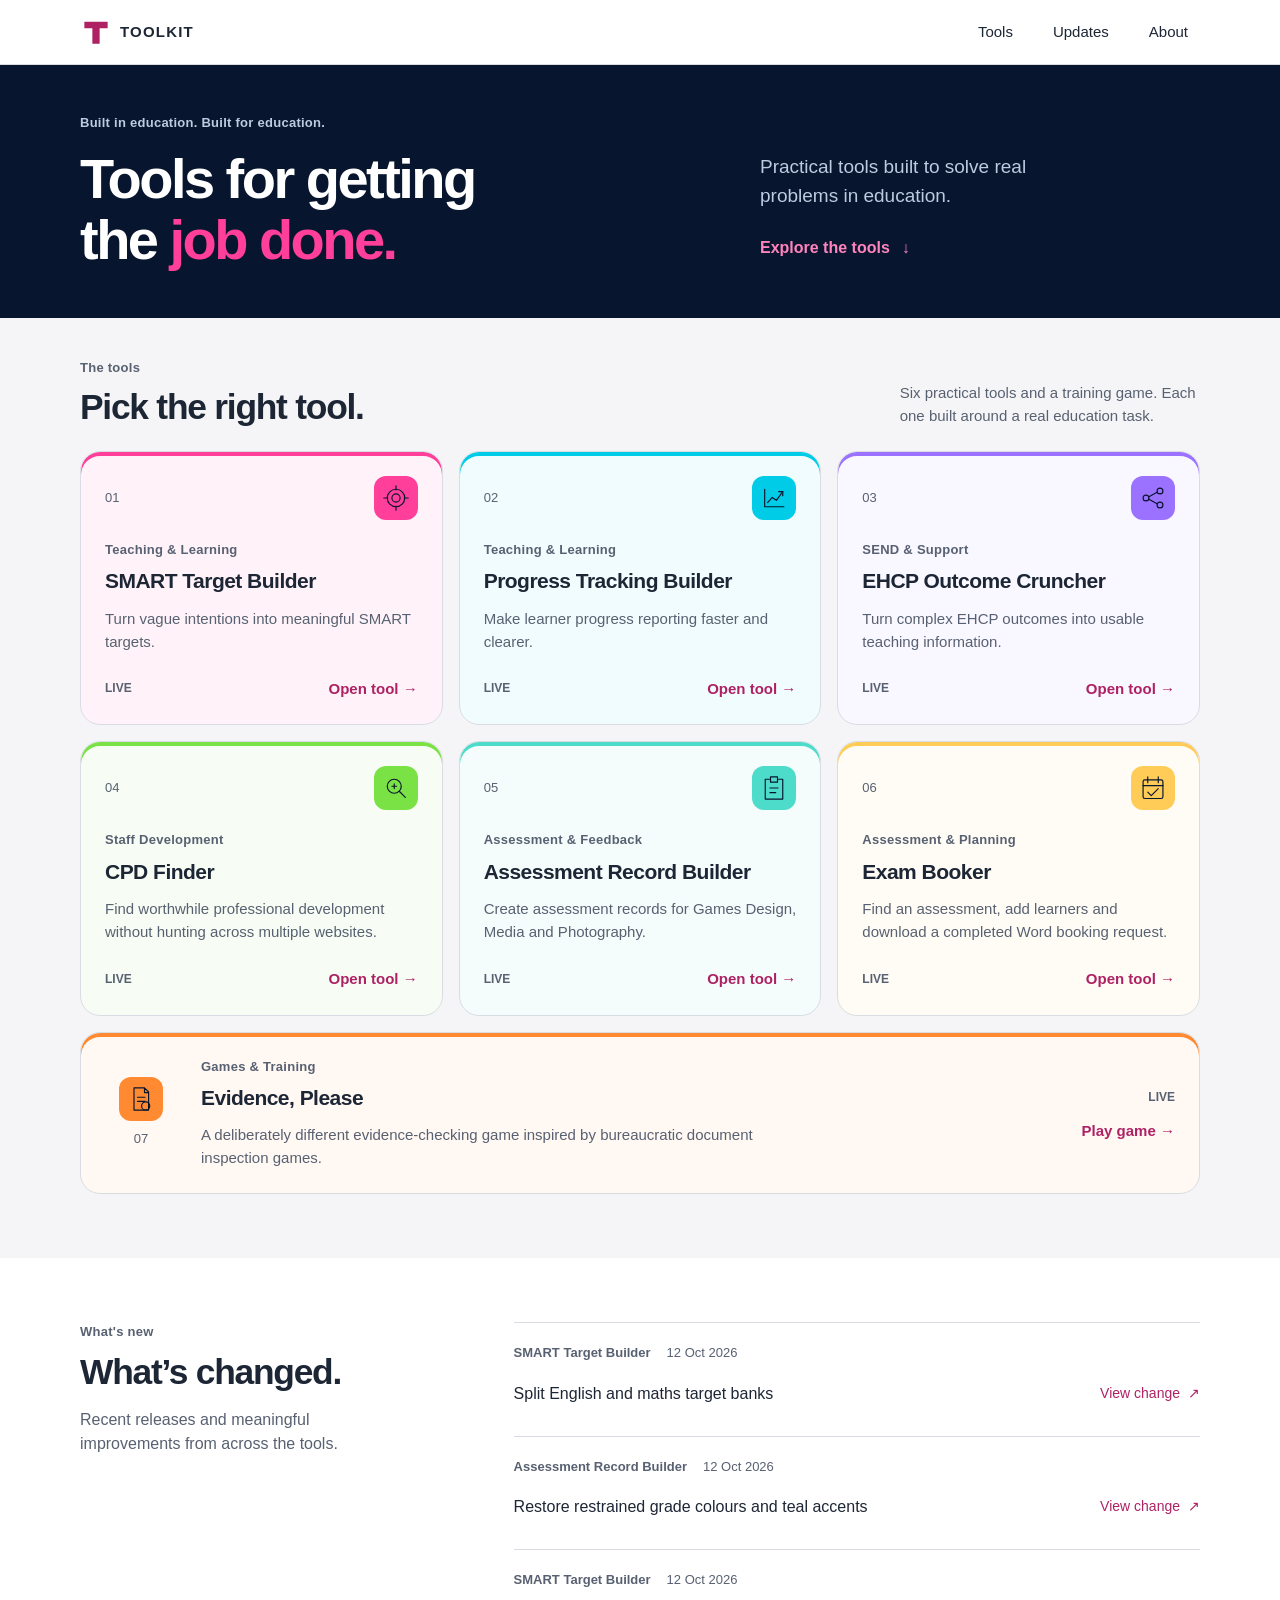
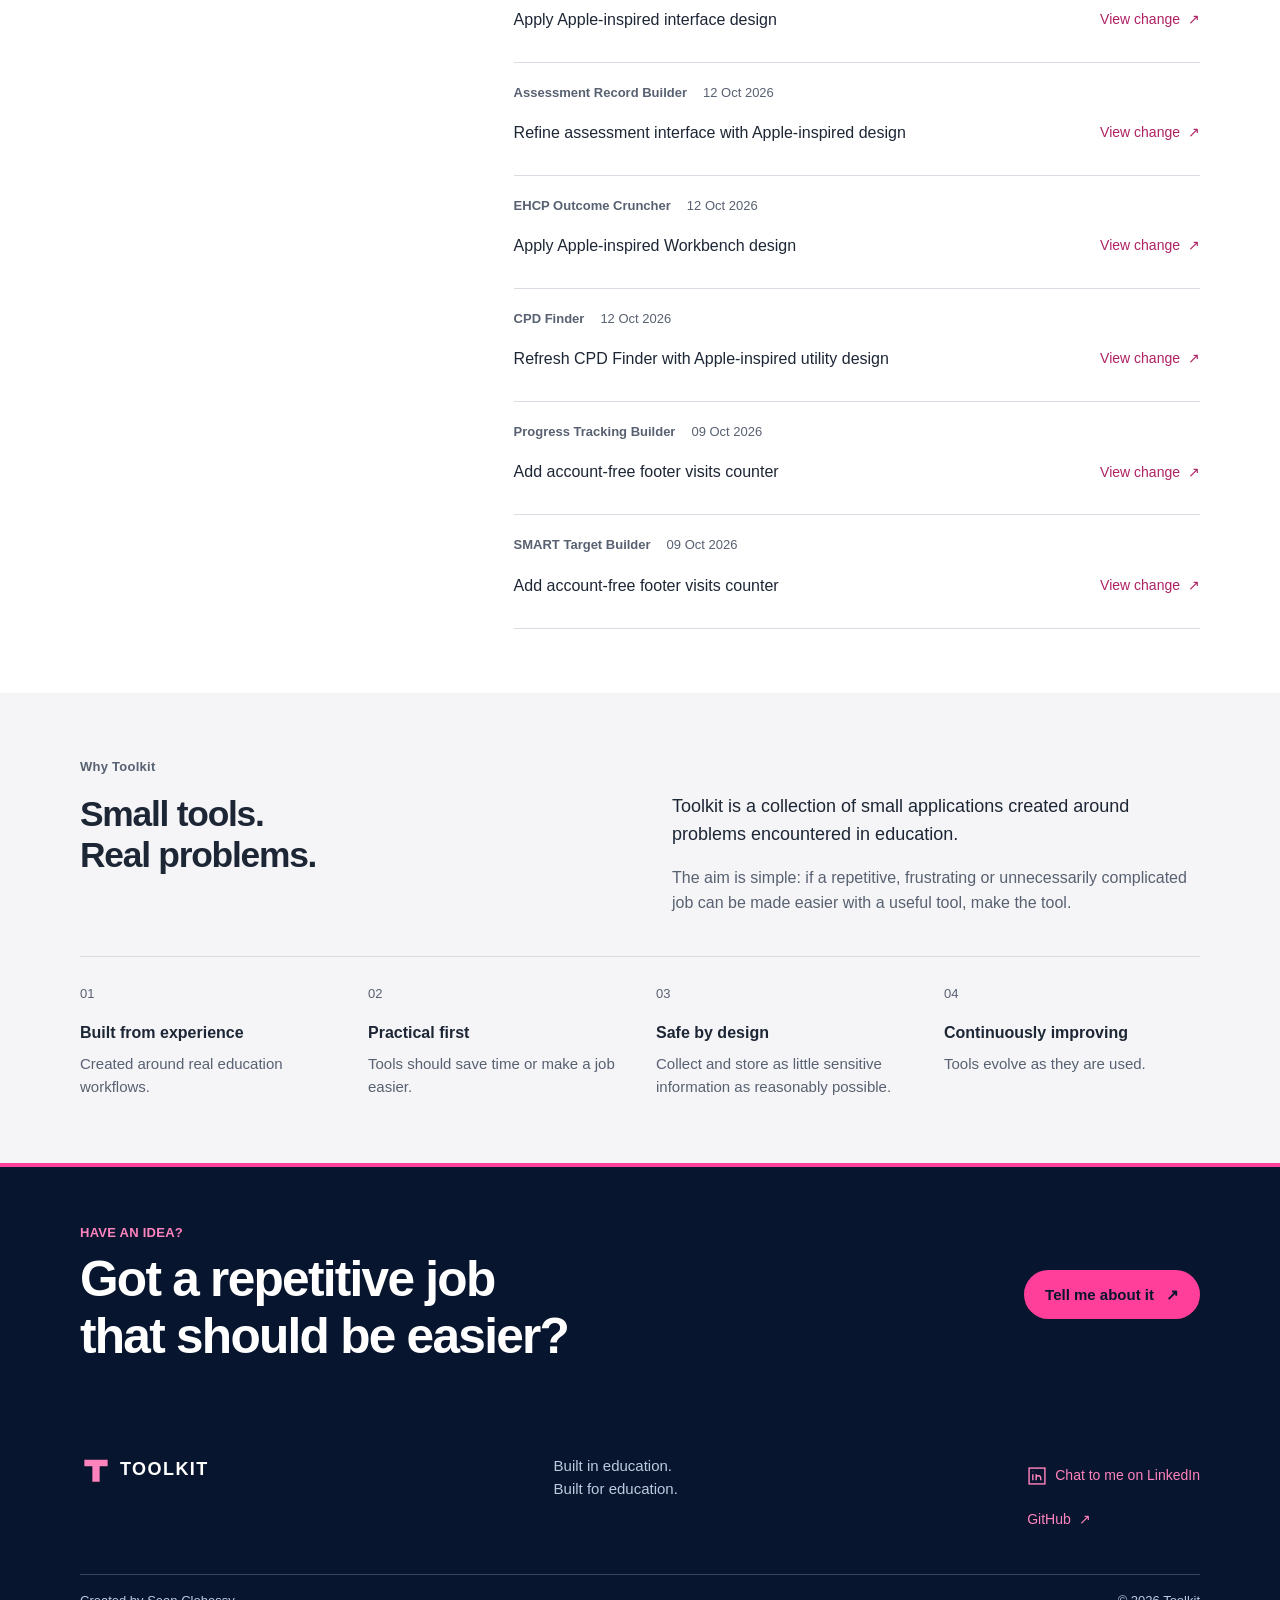
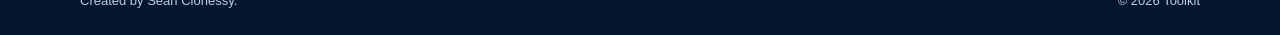
==== commit 88883f99: "Add Assessment Record Builder and Exam Booker to Toolkit" ====
--- a/index.html
+++ b/index.html
@@ -15,9 +15,9 @@
   <meta property="og:url" content="https://edutools.uk/">
   <title>Toolkit — Tools for getting the job done</title>
   <link rel="icon" href="assets/favicon.svg?v=2" type="image/svg+xml">
-  <link rel="stylesheet" href="assets/css/styles.css?v=9">
-  <script src="assets/js/config.js?v=3" defer></script>
-  <script src="assets/js/app.js?v=5" defer></script>
+  <link rel="stylesheet" href="assets/css/styles.css?v=10">
+  <script src="assets/js/config.js?v=4" defer></script>
+  <script src="assets/js/app.js?v=6" defer></script>
   <script src="assets/js/visits.js?v=1" defer></script>
 </head>
 <body>
@@ -55,7 +55,7 @@
       <div class="wrap">
         <div class="section-heading">
           <div><p class="section-number">The tools</p><h2 id="tools-title">Pick the right tool.</h2></div>
-          <p>Five focused applications. Each one built to make a real education task less complicated.</p>
+          <p>Six practical tools and a training game. Each one built around a real education task.</p>
         </div>
         <div class="tool-grid" data-tool-grid></div>
       </div>
--- a/assets/css/styles.css
+++ b/assets/css/styles.css
@@ -58,7 +58,10 @@
 .section-heading > p { color: var(--secondary); max-width: 36ch; margin: 0; font-size: .9375rem; }
 .tool-grid { display: grid; grid-template-columns: repeat(6, minmax(0, 1fr)); gap: 16px; }
 .tool-card { grid-column: span 2; display: flex; flex-direction: column; gap: 20px; min-width: 0; padding: 24px; background: var(--surface); border: 1px solid var(--border); border-radius: 20px; text-decoration: none; transition: border-color .18s, background-color .18s; }
-.tool-card:nth-child(4), .tool-card:nth-child(5) { grid-column: span 3; }
+.tool-card--game { grid-column: 1 / -1; display: grid; grid-template-columns: 72px minmax(0, 1fr) auto; align-items: center; gap: 24px; }
+.tool-card--game .card-top { flex-direction: column-reverse; gap: 8px; }
+.tool-card--game .card-copy > p:last-child { max-width: 70ch; }
+.tool-card--game .card-footer { flex-direction: column; align-items: flex-end; margin-top: 0; }
 /* Tool colours identify the applications; copy keeps its high-contrast neutral tone. */
 .tool-card {
   --tool-accent: #ff3f9a;
@@ -133,7 +136,7 @@
 @media (max-width: 900px) {
   .hero-copy { gap: 16px 32px; }
   .tool-card { grid-column: span 3; }
-  .tool-card:nth-child(5) { grid-column: span 6; }
+  .tool-card--game { grid-column: 1 / -1; }
   .updates-layout { grid-template-columns: 1fr; gap: 32px; }
   .principles { grid-template-columns: repeat(2, minmax(0, 1fr)); }
   .footer-main { grid-template-columns: 1fr 1fr; }
@@ -152,7 +155,9 @@
   .section-heading { display: block; }
   .section-heading > p { margin-top: 12px; }
   .tool-grid { grid-template-columns: 1fr; gap: 12px; }
-  .tool-card, .tool-card:nth-child(4), .tool-card:nth-child(5) { grid-column: auto; padding: 20px; gap: 16px; }
+  .tool-card { grid-column: auto; padding: 20px; gap: 16px; }
+  .tool-card--game { display: flex; }
+  .tool-card--game .card-top, .tool-card--game .card-footer { flex-direction: row; align-items: center; width: 100%; }
   .about-intro { grid-template-columns: 1fr; gap: 16px; margin-bottom: 32px; }
   .principles { gap: 24px; }
   .idea-inner { align-items: flex-start; flex-direction: column; gap: 24px; }
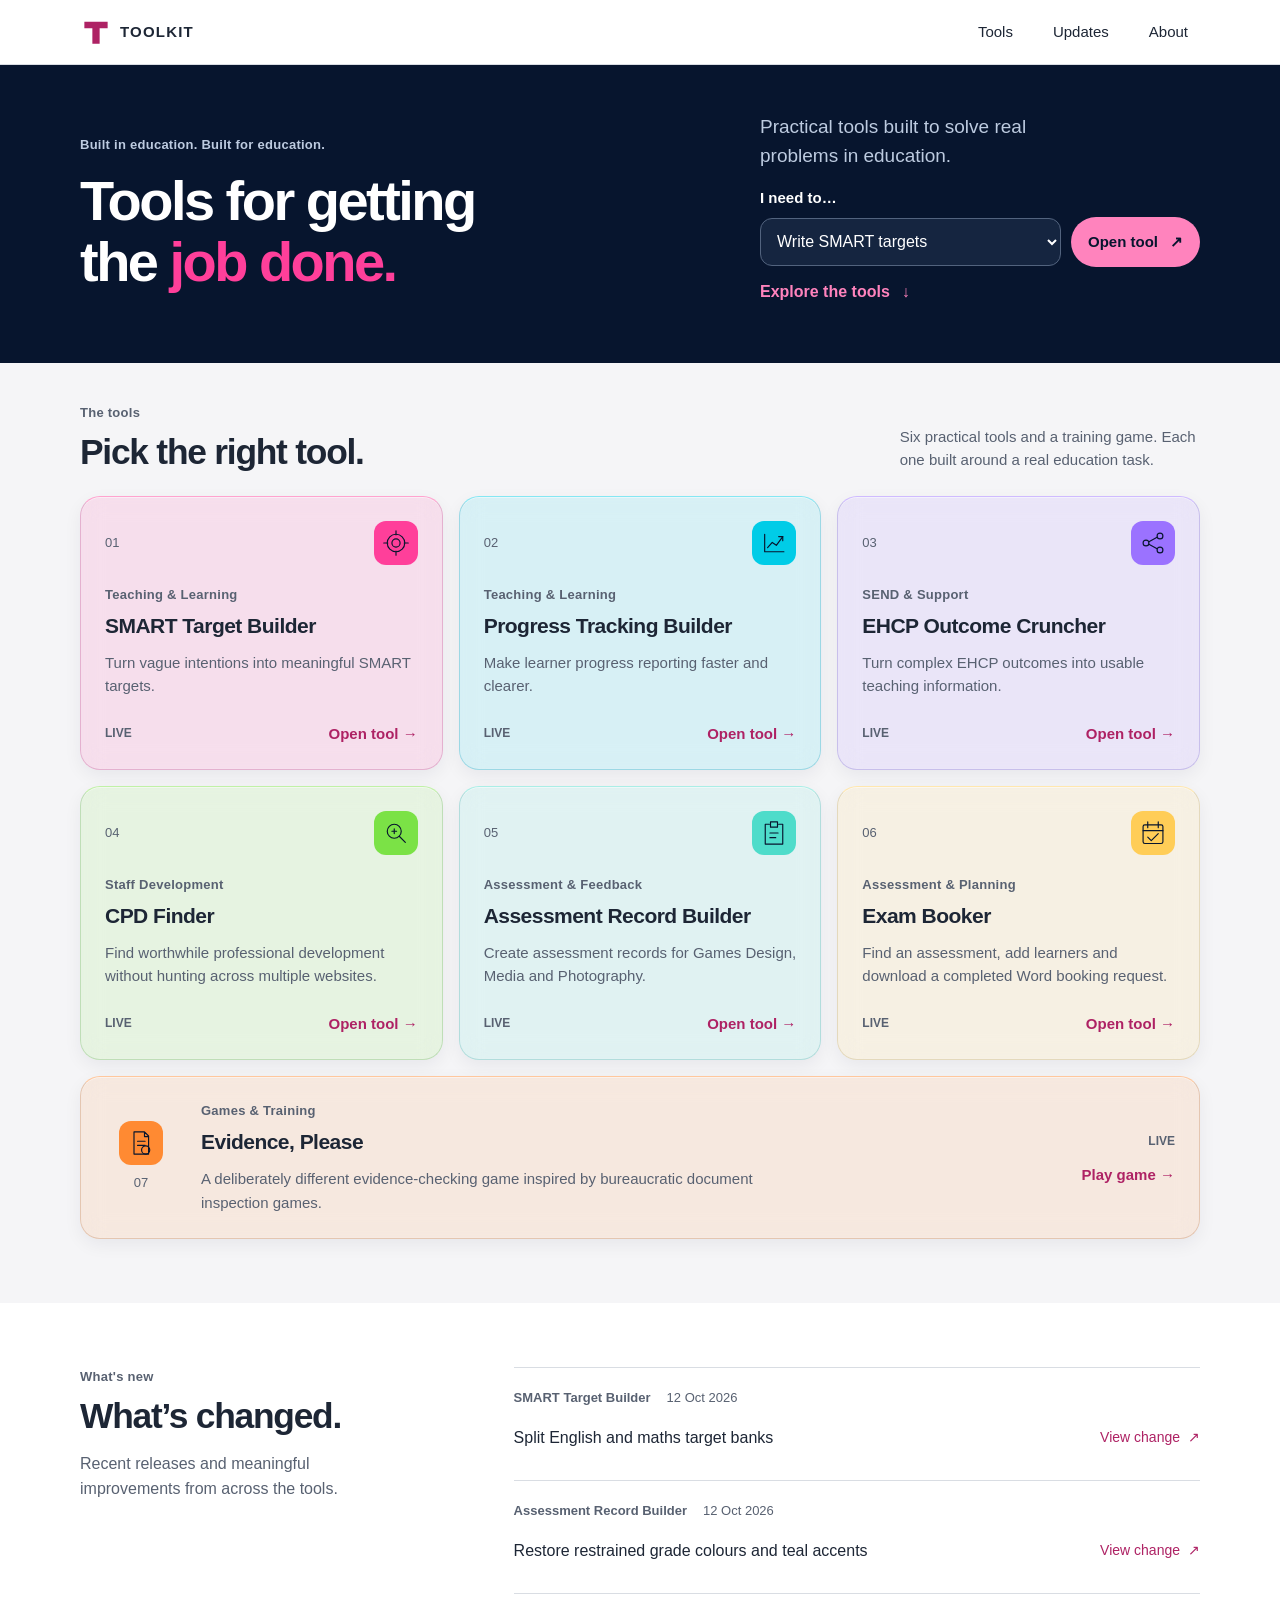
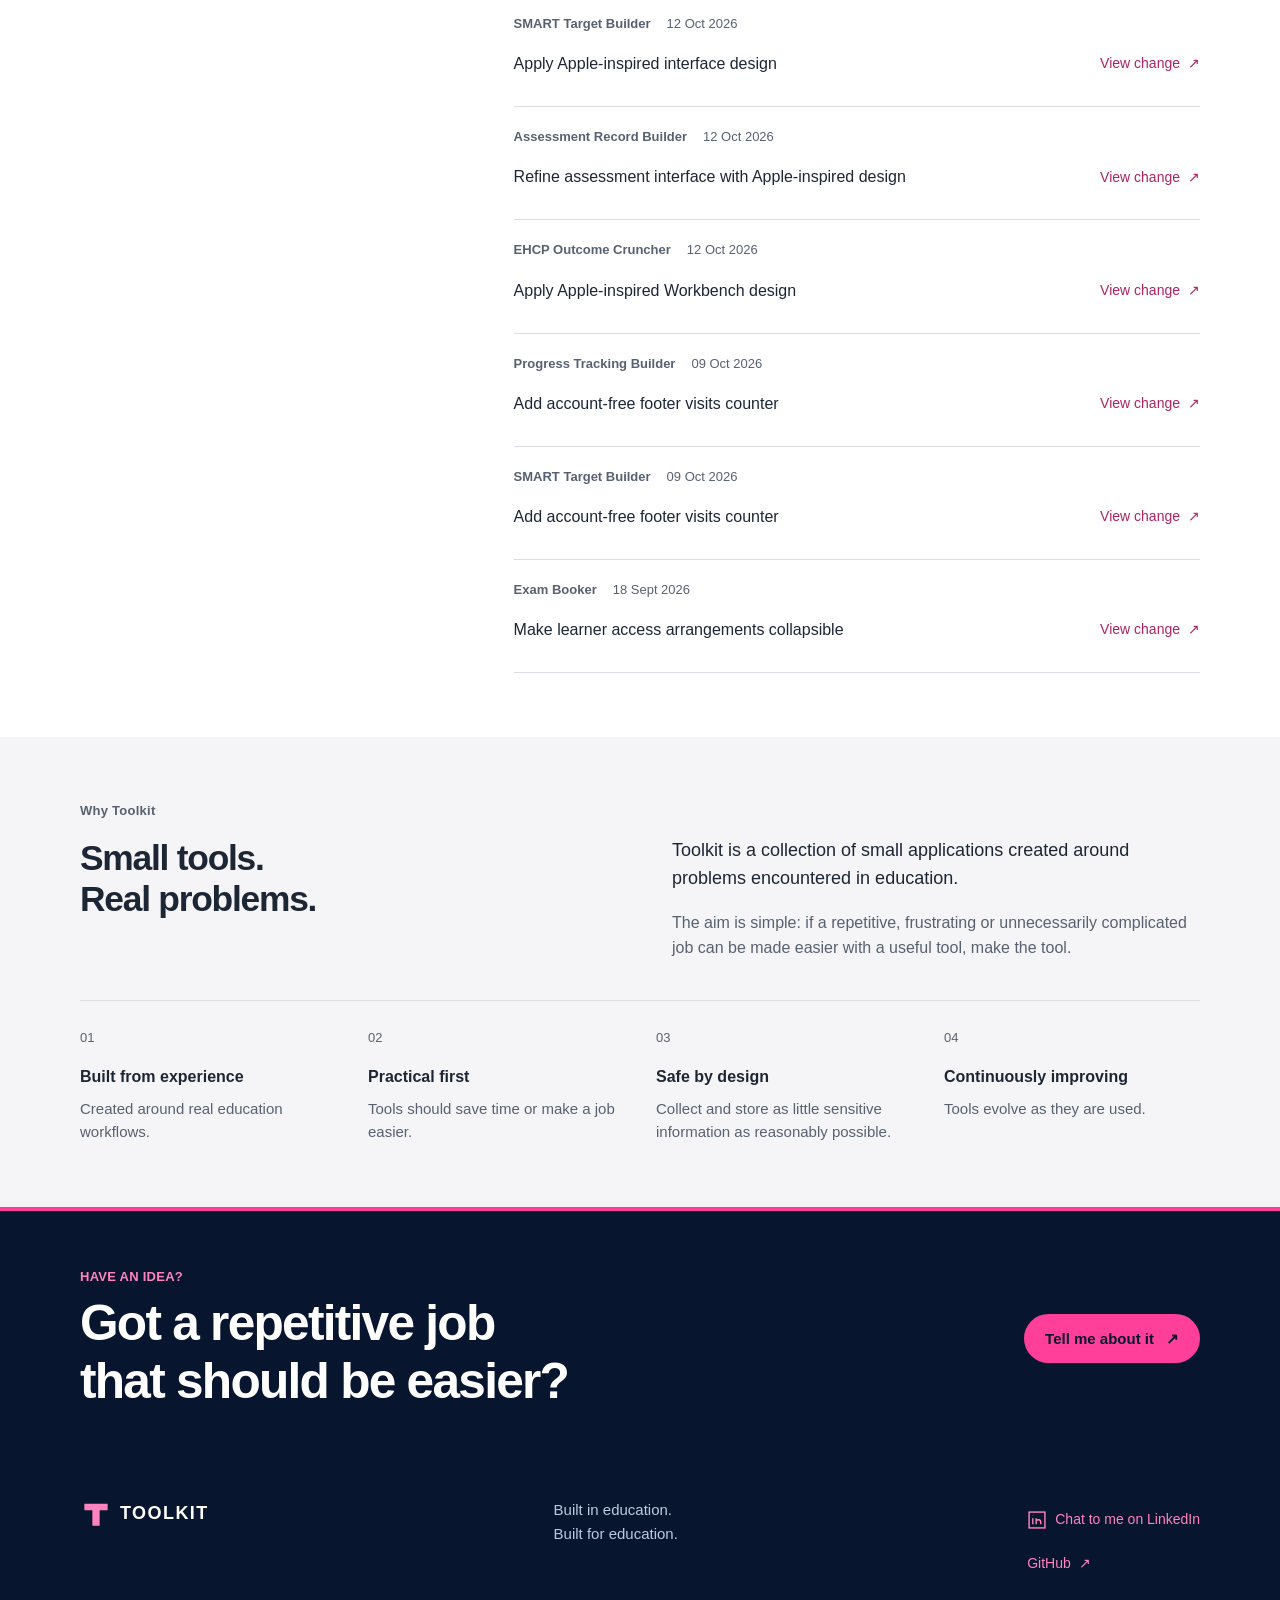
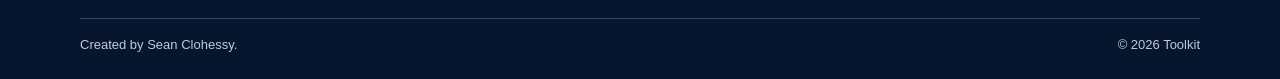
==== commit 0874921c: "Add task picker and pointer-lit glass tool tiles" ====
--- a/index.html
+++ b/index.html
@@ -15,9 +15,9 @@
   <meta property="og:url" content="https://edutools.uk/">
   <title>Toolkit — Tools for getting the job done</title>
   <link rel="icon" href="assets/favicon.svg?v=2" type="image/svg+xml">
-  <link rel="stylesheet" href="assets/css/styles.css?v=10">
+  <link rel="stylesheet" href="assets/css/styles.css?v=13">
   <script src="assets/js/config.js?v=4" defer></script>
-  <script src="assets/js/app.js?v=6" defer></script>
+  <script src="assets/js/app.js?v=8" defer></script>
   <script src="assets/js/visits.js?v=1" defer></script>
 </head>
 <body>
@@ -45,6 +45,13 @@
           <h1>Tools for getting<br>the <span>job done.</span></h1>
           <div class="hero-support">
             <p class="hero-intro">Practical tools built to solve real problems in education.</p>
+            <div class="task-picker" data-task-picker hidden>
+              <label for="tool-task">I need to…</label>
+              <div class="task-picker-controls">
+                <select id="tool-task" data-task-select></select>
+                <a class="button task-picker-open" data-task-open target="_blank" rel="noopener noreferrer">Open tool <span aria-hidden="true">↗</span></a>
+              </div>
+            </div>
             <a class="hero-link" href="#tools">Explore the tools <span aria-hidden="true">↓</span></a>
           </div>
         </div>
--- a/assets/css/styles.css
+++ b/assets/css/styles.css
@@ -43,6 +43,9 @@
 .hero :focus-visible { outline-color: #ff83bd; }
 .hero-grid { padding-block: 48px; }
 .hero-copy { display: grid; grid-template-columns: minmax(0, 1.4fr) minmax(0, 1fr); gap: 16px 64px; align-items: end; }
+.hero-support { grid-column: 2; grid-row: 1 / 3; align-self: center; }
+.hero .eyebrow { grid-column: 1; grid-row: 1; }
+.hero h1 { align-self: start; }
 .eyebrow, .section-number, .category { font-size: .8125rem; font-weight: 600; letter-spacing: .02em; color: var(--secondary); }
 .eyebrow { grid-column: 1 / -1; margin-bottom: 0; }
 .hero h1 { font-size: clamp(2.25rem, 1.5rem + 2.5vw, 3.5rem); line-height: 1.08; letter-spacing: -.045em; font-weight: 700; margin-bottom: 0; }
@@ -50,6 +53,13 @@
 .hero-intro { font-size: 1.1875rem; line-height: 1.5; max-width: 32ch; margin-bottom: 16px; color: var(--secondary); }
 .hero-link { display: inline-flex; align-items: center; gap: 12px; min-height: 44px; color: var(--accent); font-weight: 600; text-decoration: none; }
 .hero-link:hover { text-decoration: underline; text-underline-offset: 4px; }
+.task-picker { margin-block: 16px 4px; }
+.task-picker label { display: block; margin-bottom: 8px; font-size: .9375rem; font-weight: 600; }
+.task-picker-controls { display: flex; flex-wrap: wrap; gap: 10px; align-items: center; }
+.task-picker select { flex: 1 1 220px; min-width: 0; width: 100%; min-height: 48px; padding: 10px 12px; border: 1px solid #52637e; border-radius: 12px; background: #152540; color: #fff; color-scheme: dark; font: inherit; font-size: 1rem; cursor: pointer; }
+.task-picker select:hover { border-color: #ff83bd; }
+.task-picker .task-picker-open { min-height: 48px; padding-inline: 16px; background: #ff83bd; color: #07152e; white-space: nowrap; }
+.task-picker .task-picker-open:hover { background: #ff9dcb; }
 .section { padding-block: 64px; }
 .tools-section { padding-top: 40px; }
 .section-heading { display: flex; justify-content: space-between; align-items: end; gap: 32px; margin-bottom: 24px; }
@@ -82,6 +92,47 @@
 .tool-card:hover { border-color: var(--tool-accent); background: color-mix(in srgb, var(--tool-accent) 11%, var(--surface)); }
 .tool-card:hover .card-cta { text-decoration: underline; text-underline-offset: 4px; }
 .tool-card:active { background: color-mix(in srgb, var(--tool-accent) 16%, var(--surface)); }
+
+/* Tinted glass: only the surface is translucent, never the text or icons.
+   The original opaque card above remains the unsupported-browser fallback. */
+@supports (backdrop-filter: blur(12px)) or (-webkit-backdrop-filter: blur(12px)) {
+  .tool-card {
+    background: color-mix(in srgb, var(--tool-accent) 12%, transparent);
+    -webkit-backdrop-filter: blur(12px) saturate(130%);
+    backdrop-filter: blur(12px) saturate(130%);
+    border-color: color-mix(in srgb, var(--tool-accent) 28%, var(--border));
+    border-top-color: color-mix(in srgb, var(--tool-accent) 48%, white);
+    box-shadow: inset 0 1px 0 rgb(255 255 255 / .45), inset 0 -1px 0 rgb(255 255 255 / .08), 0 6px 18px rgb(7 21 46 / .06);
+  }
+  .tool-card:hover {
+    background: color-mix(in srgb, var(--tool-accent) 18%, transparent);
+  }
+  .tool-card:active { background: color-mix(in srgb, var(--tool-accent) 22%, transparent); }
+}
+.tool-card { position: relative; overflow: hidden; }
+.tool-card > :not(.tile-ripple) { position: relative; z-index: 1; }
+.tool-card::before, .tile-ripple { pointer-events: none; position: absolute; opacity: 0; }
+@media (hover: hover) and (pointer: fine) and (prefers-reduced-motion: no-preference) {
+  .tool-card::before {
+    content: ''; left: 0; top: 0; width: 500px; height: 500px;
+    background: radial-gradient(circle, rgb(255 255 255 / .18), rgb(255 255 255 / .05) 35%, transparent 70%);
+    transform: translate(calc(var(--light-x, 0px) - 250px), calc(var(--light-y, 0px) - 250px));
+    opacity: var(--light-on, 0); transition: opacity .2s;
+  }
+  .tile-ripple { width: 240px; height: 240px; border-radius: 50%; border: 1px solid rgb(255 255 255 / .22); background: radial-gradient(circle, transparent 55%, rgb(255 255 255 / .04) 68%, transparent 72%); }
+}
+@media (prefers-reduced-transparency: reduce), (prefers-contrast: more), (forced-colors: active) {
+  .tool-card::before, .tile-ripple { display: none; }
+}
+@media (prefers-reduced-transparency: reduce), (prefers-contrast: more), (forced-colors: active) {
+  .tool-card, .tool-card:hover, .tool-card:active {
+    -webkit-backdrop-filter: none;
+    backdrop-filter: none;
+    background: color-mix(in srgb, var(--tool-accent) 6%, var(--surface));
+    border-color: var(--border);
+    box-shadow: inset 0 4px 0 var(--tool-accent);
+  }
+}
 
 .updates-section { background: var(--surface); }
 .updates-layout { display: grid; grid-template-columns: minmax(0, .7fr) minmax(0, 1.3fr); gap: 64px; }
@@ -150,6 +201,7 @@
   .site-nav a { flex: 1; }
   .hero-grid { padding-block: 32px; }
   .hero-copy { grid-template-columns: 1fr; gap: 16px; }
+  .hero-support { grid-column: 1; grid-row: auto; }
   .hero-intro { font-size: 1.0625rem; max-width: 36ch; margin-bottom: 4px; }
   .section { padding-block: 40px; }
   .section-heading { display: block; }
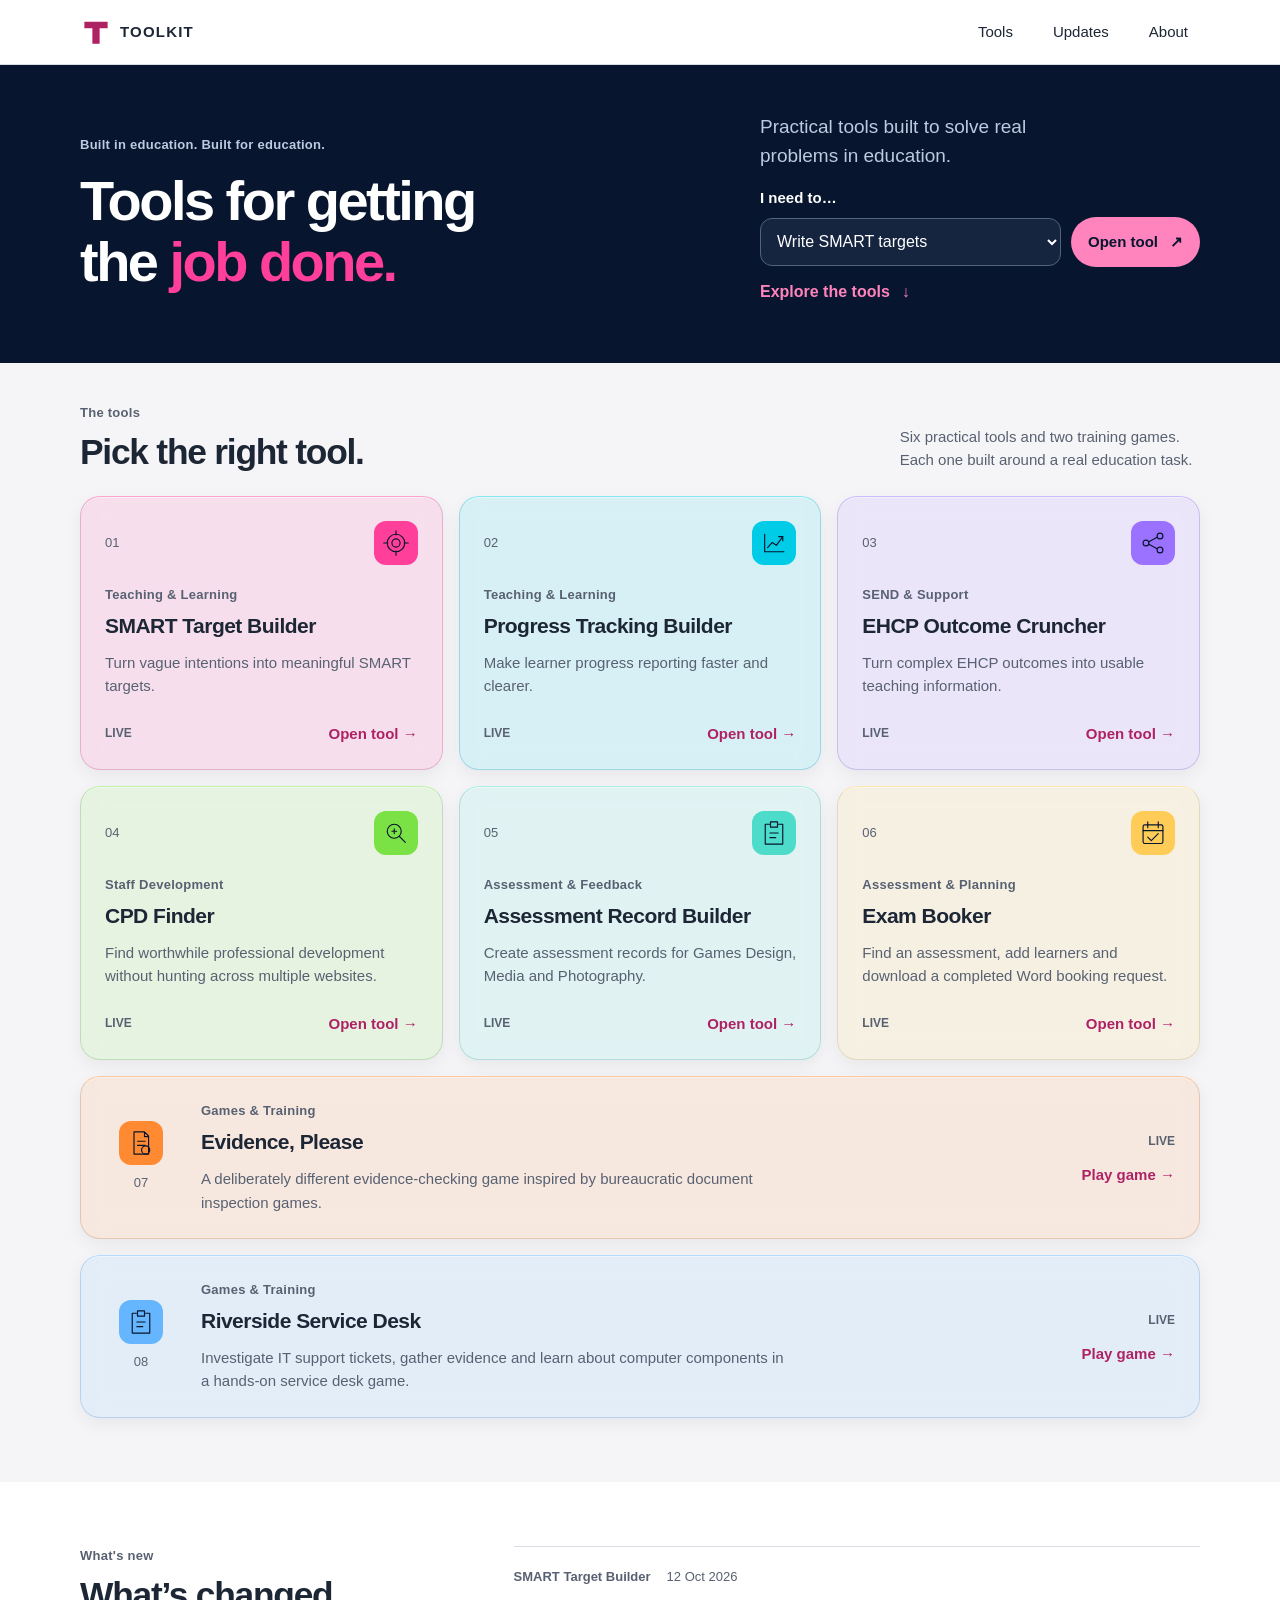
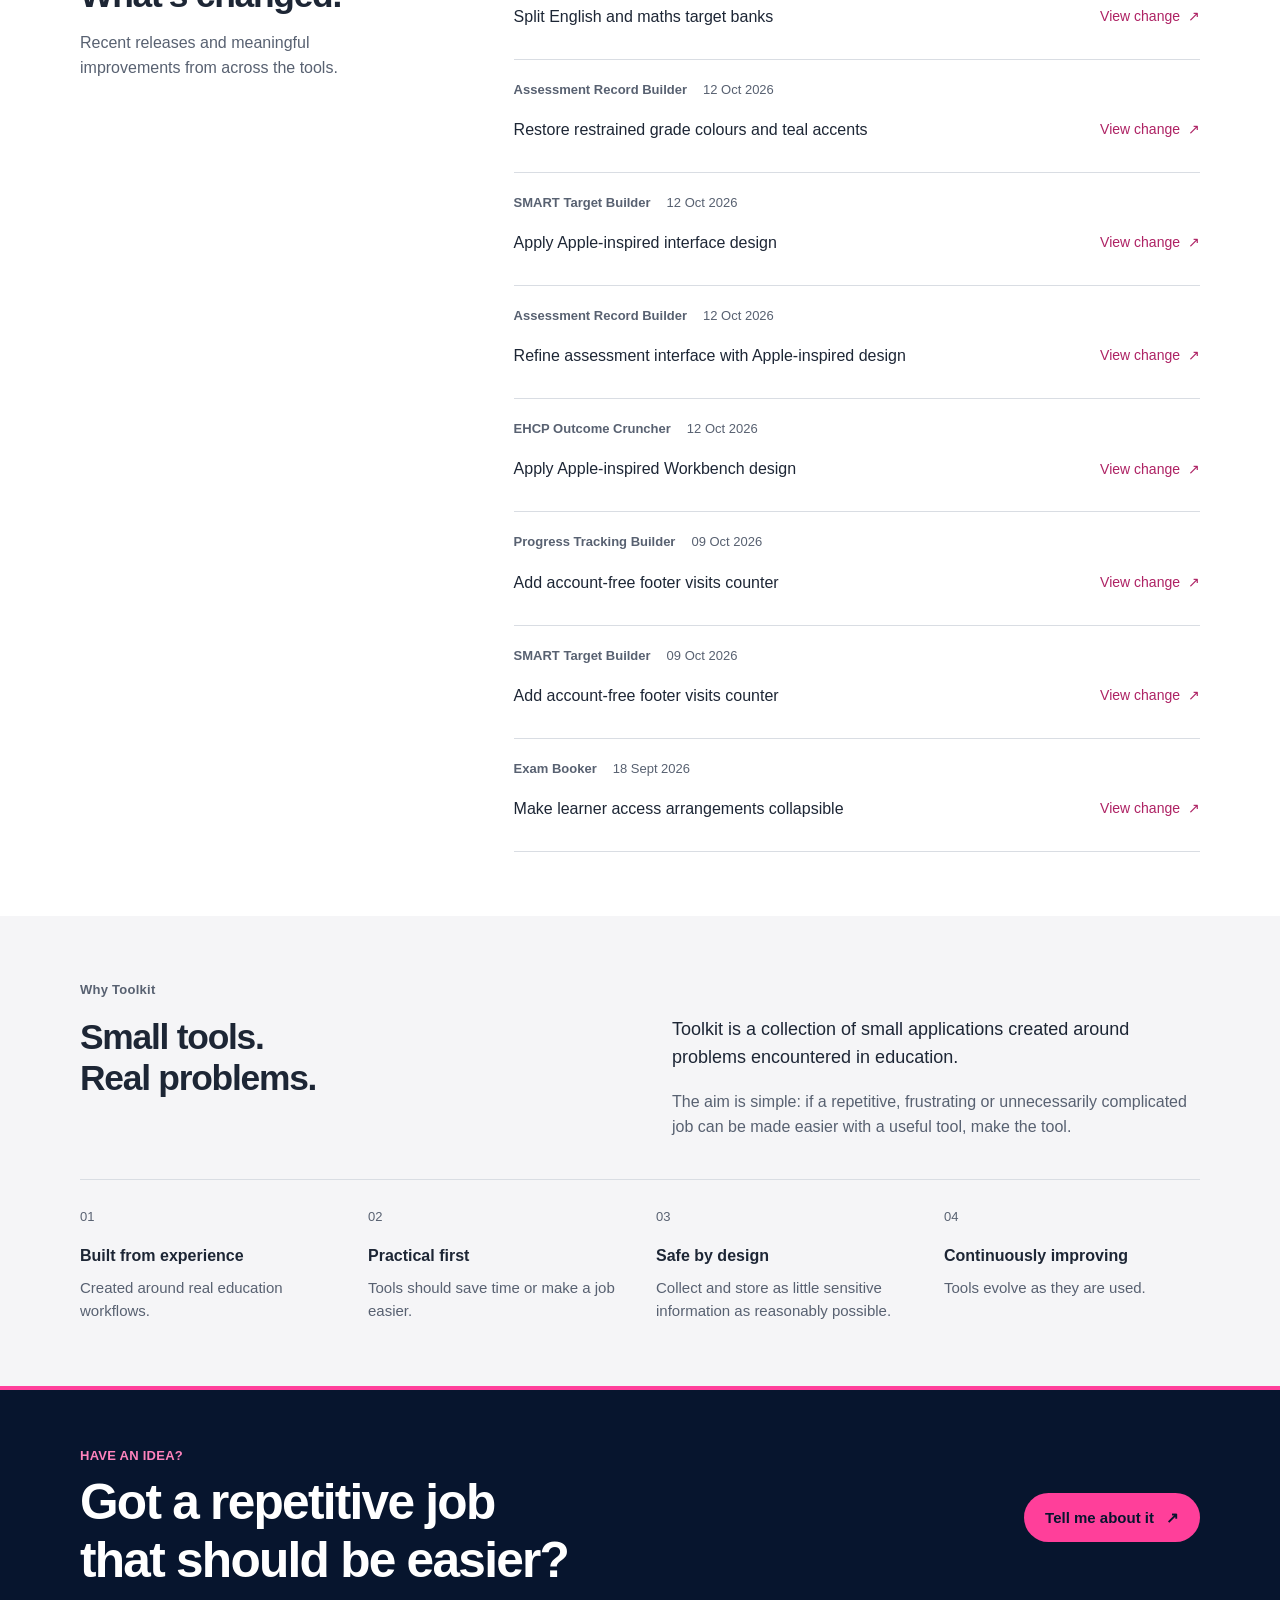
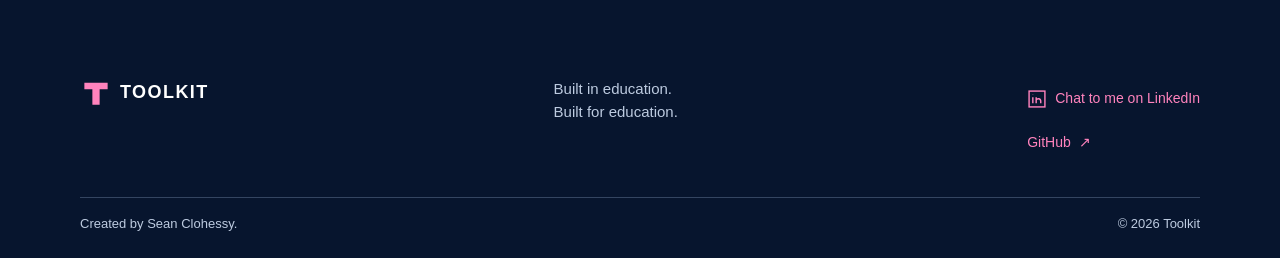
==== commit 6e65130c: "Add Riverside Service Desk training game" ====
--- a/index.html
+++ b/index.html
@@ -16,8 +16,8 @@
   <title>Toolkit — Tools for getting the job done</title>
   <link rel="icon" href="assets/favicon.svg?v=2" type="image/svg+xml">
   <link rel="stylesheet" href="assets/css/styles.css?v=13">
-  <script src="assets/js/config.js?v=4" defer></script>
-  <script src="assets/js/app.js?v=8" defer></script>
+  <script src="assets/js/config.js?v=5" defer></script>
+  <script src="assets/js/app.js?v=9" defer></script>
   <script src="assets/js/visits.js?v=1" defer></script>
 </head>
 <body>
@@ -62,7 +62,7 @@
       <div class="wrap">
         <div class="section-heading">
           <div><p class="section-number">The tools</p><h2 id="tools-title">Pick the right tool.</h2></div>
-          <p>Six practical tools and a training game. Each one built around a real education task.</p>
+          <p>Six practical tools and two training games. Each one built around a real education task.</p>
         </div>
         <div class="tool-grid" data-tool-grid></div>
       </div>
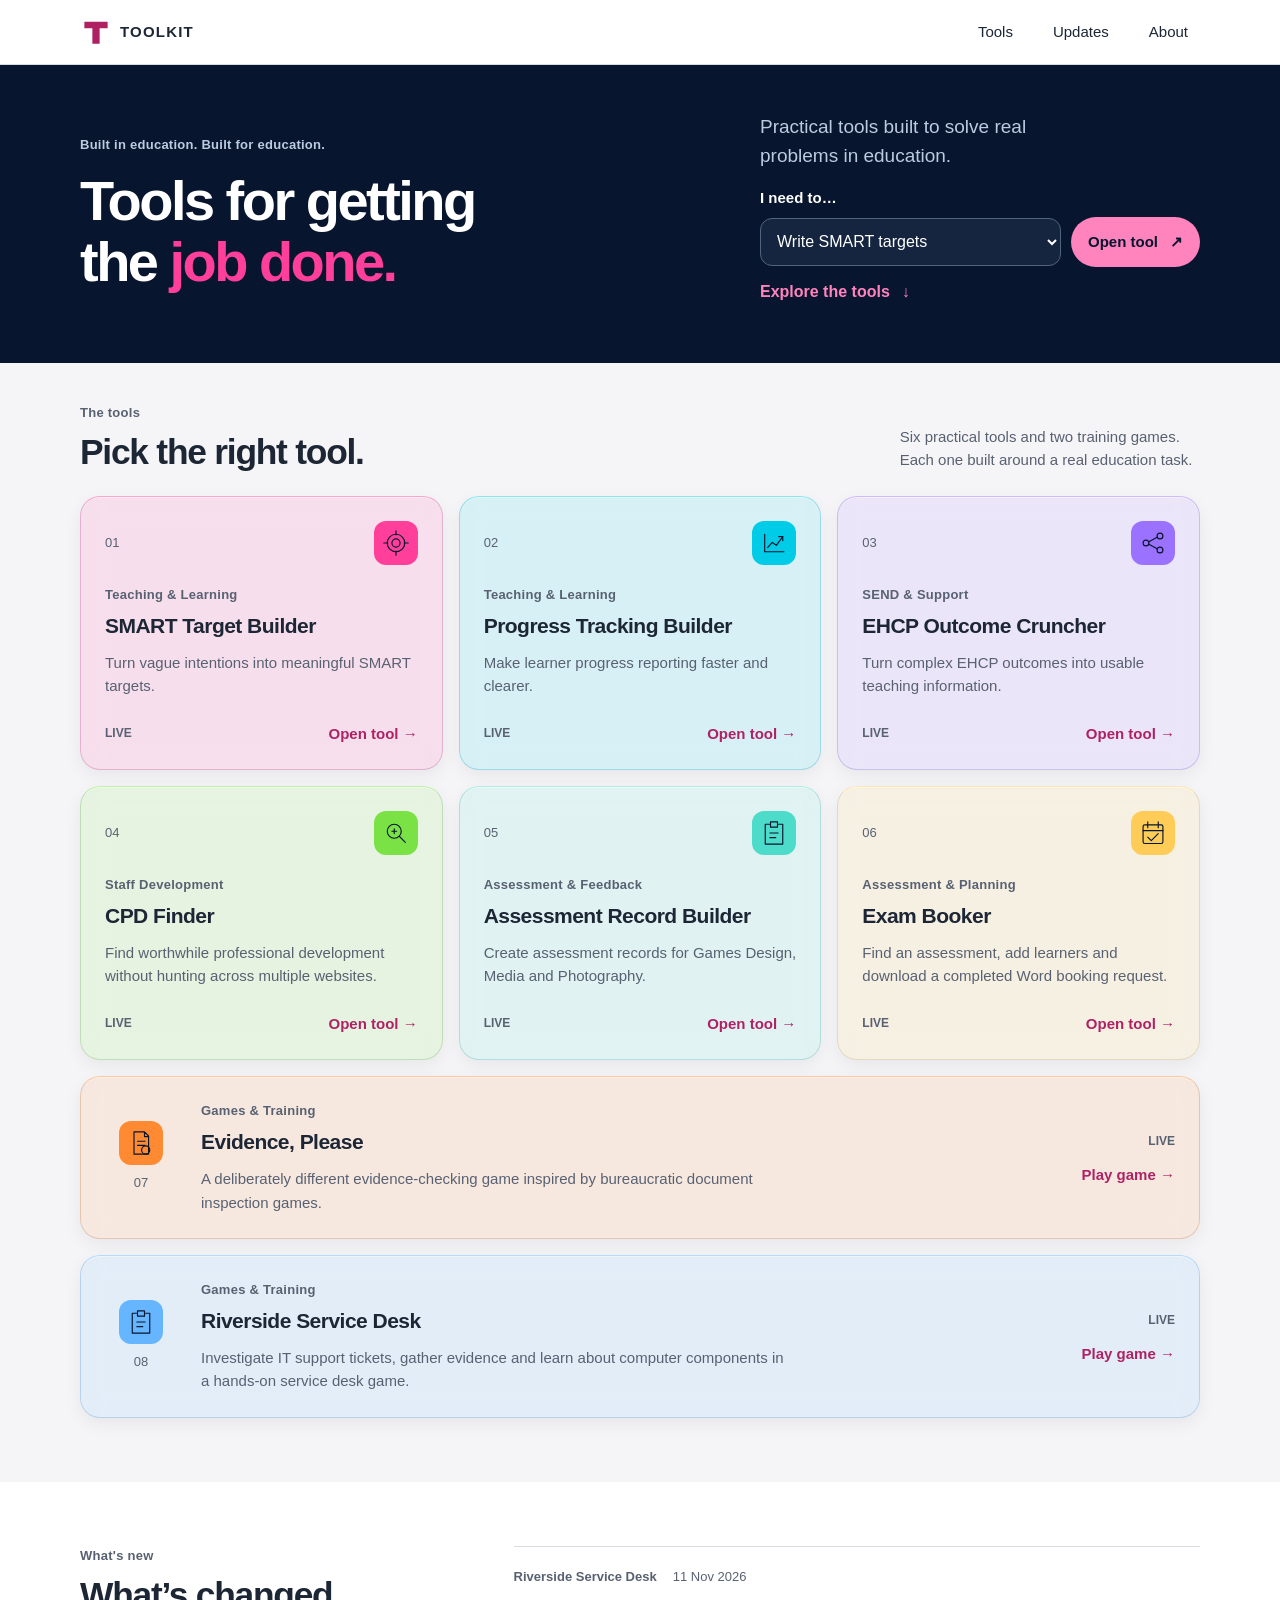
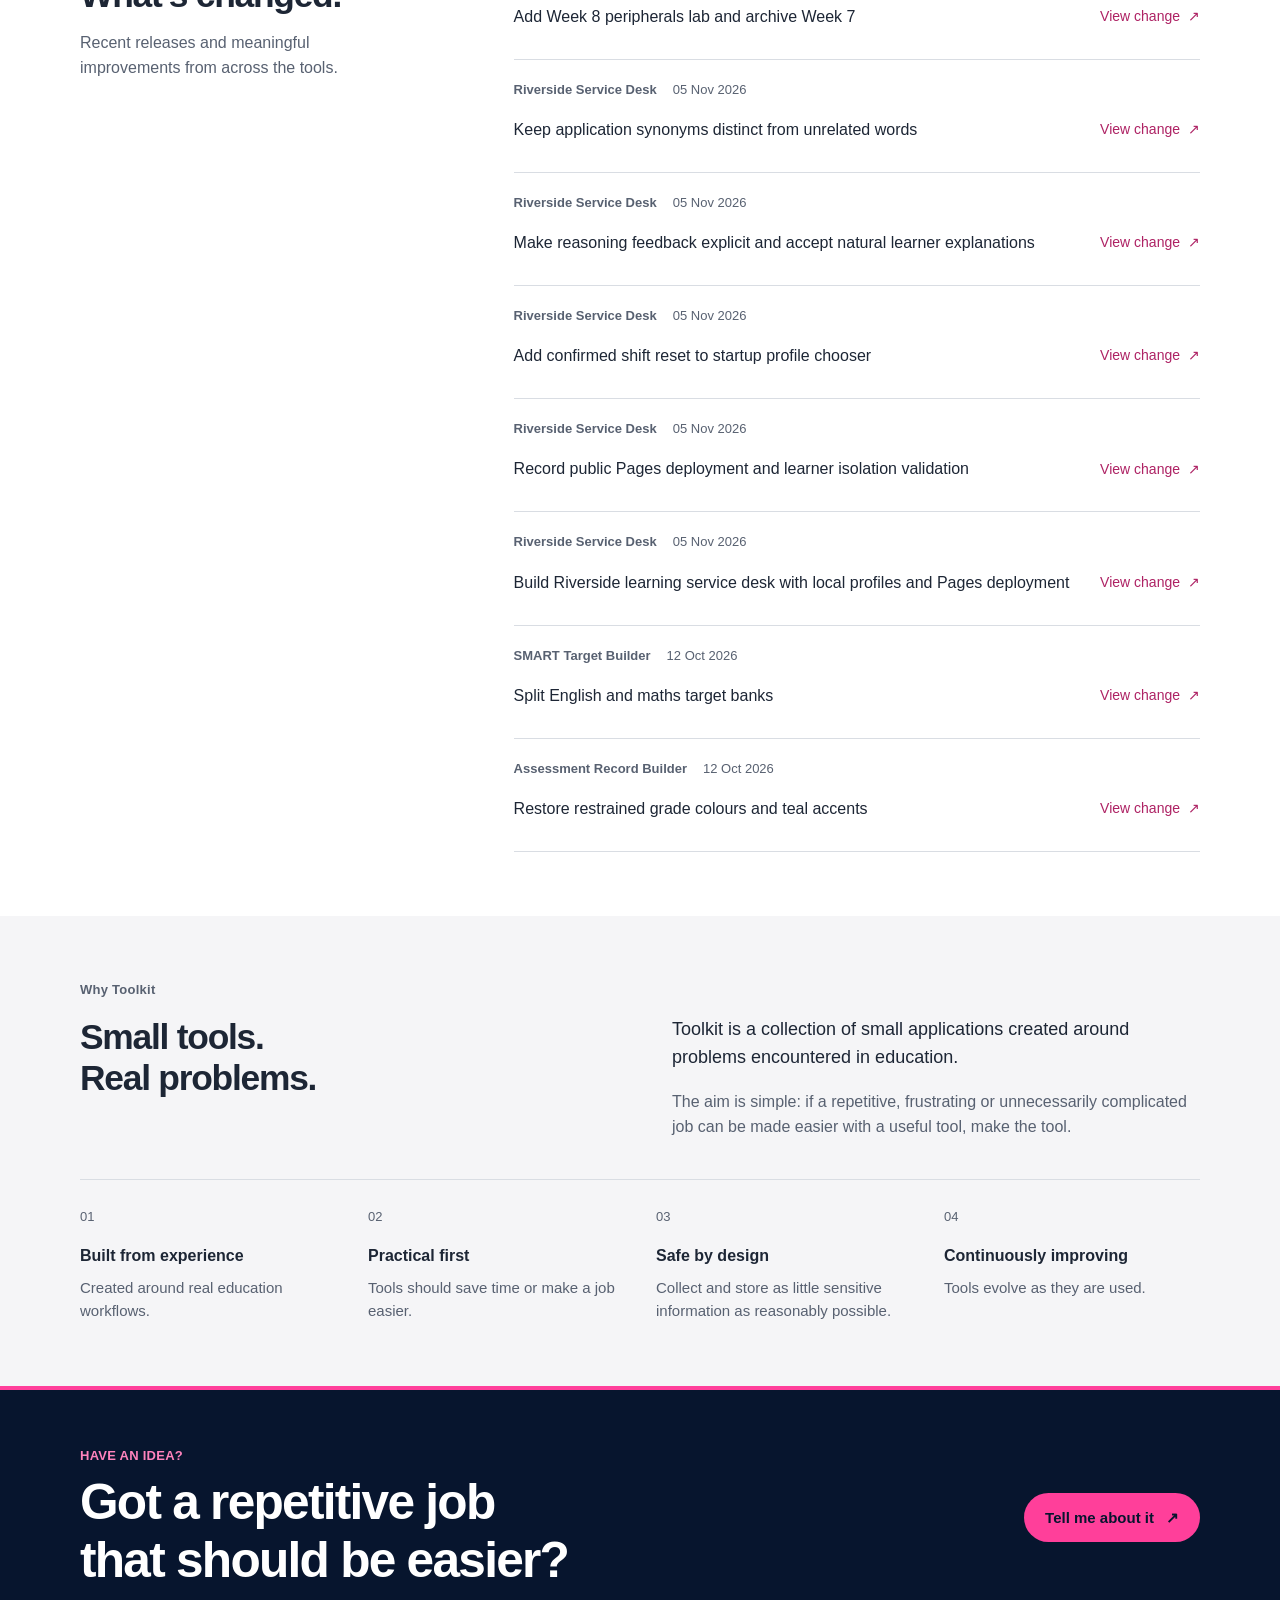
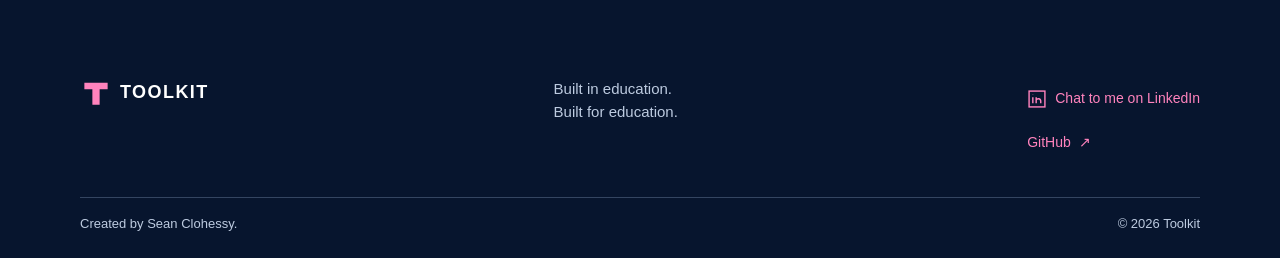
==== commit 78132d44: "Publish Riverside Service Desk at /itsupport" ====
--- a/index.html
+++ b/index.html
@@ -16,7 +16,7 @@
   <title>Toolkit — Tools for getting the job done</title>
   <link rel="icon" href="assets/favicon.svg?v=2" type="image/svg+xml">
   <link rel="stylesheet" href="assets/css/styles.css?v=13">
-  <script src="assets/js/config.js?v=5" defer></script>
+  <script src="assets/js/config.js?v=6" defer></script>
   <script src="assets/js/app.js?v=9" defer></script>
   <script src="assets/js/visits.js?v=1" defer></script>
 </head>
